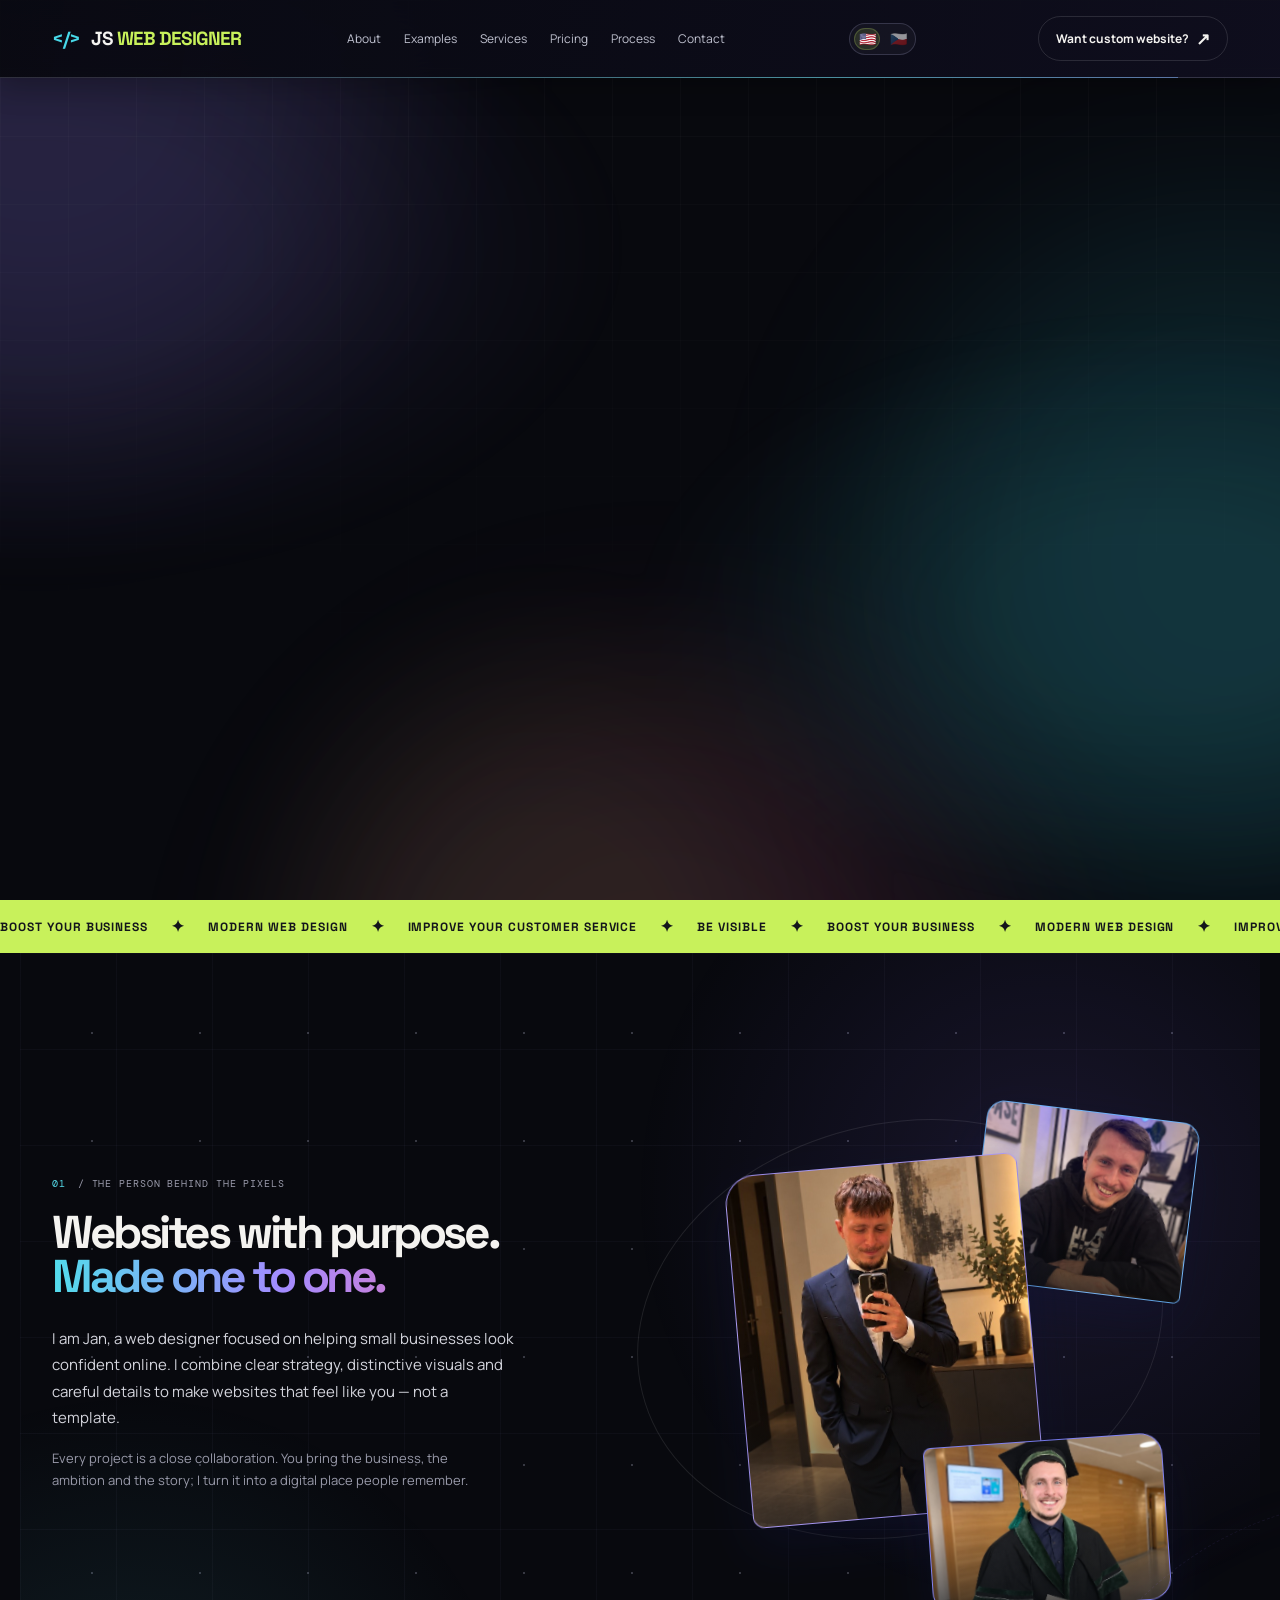
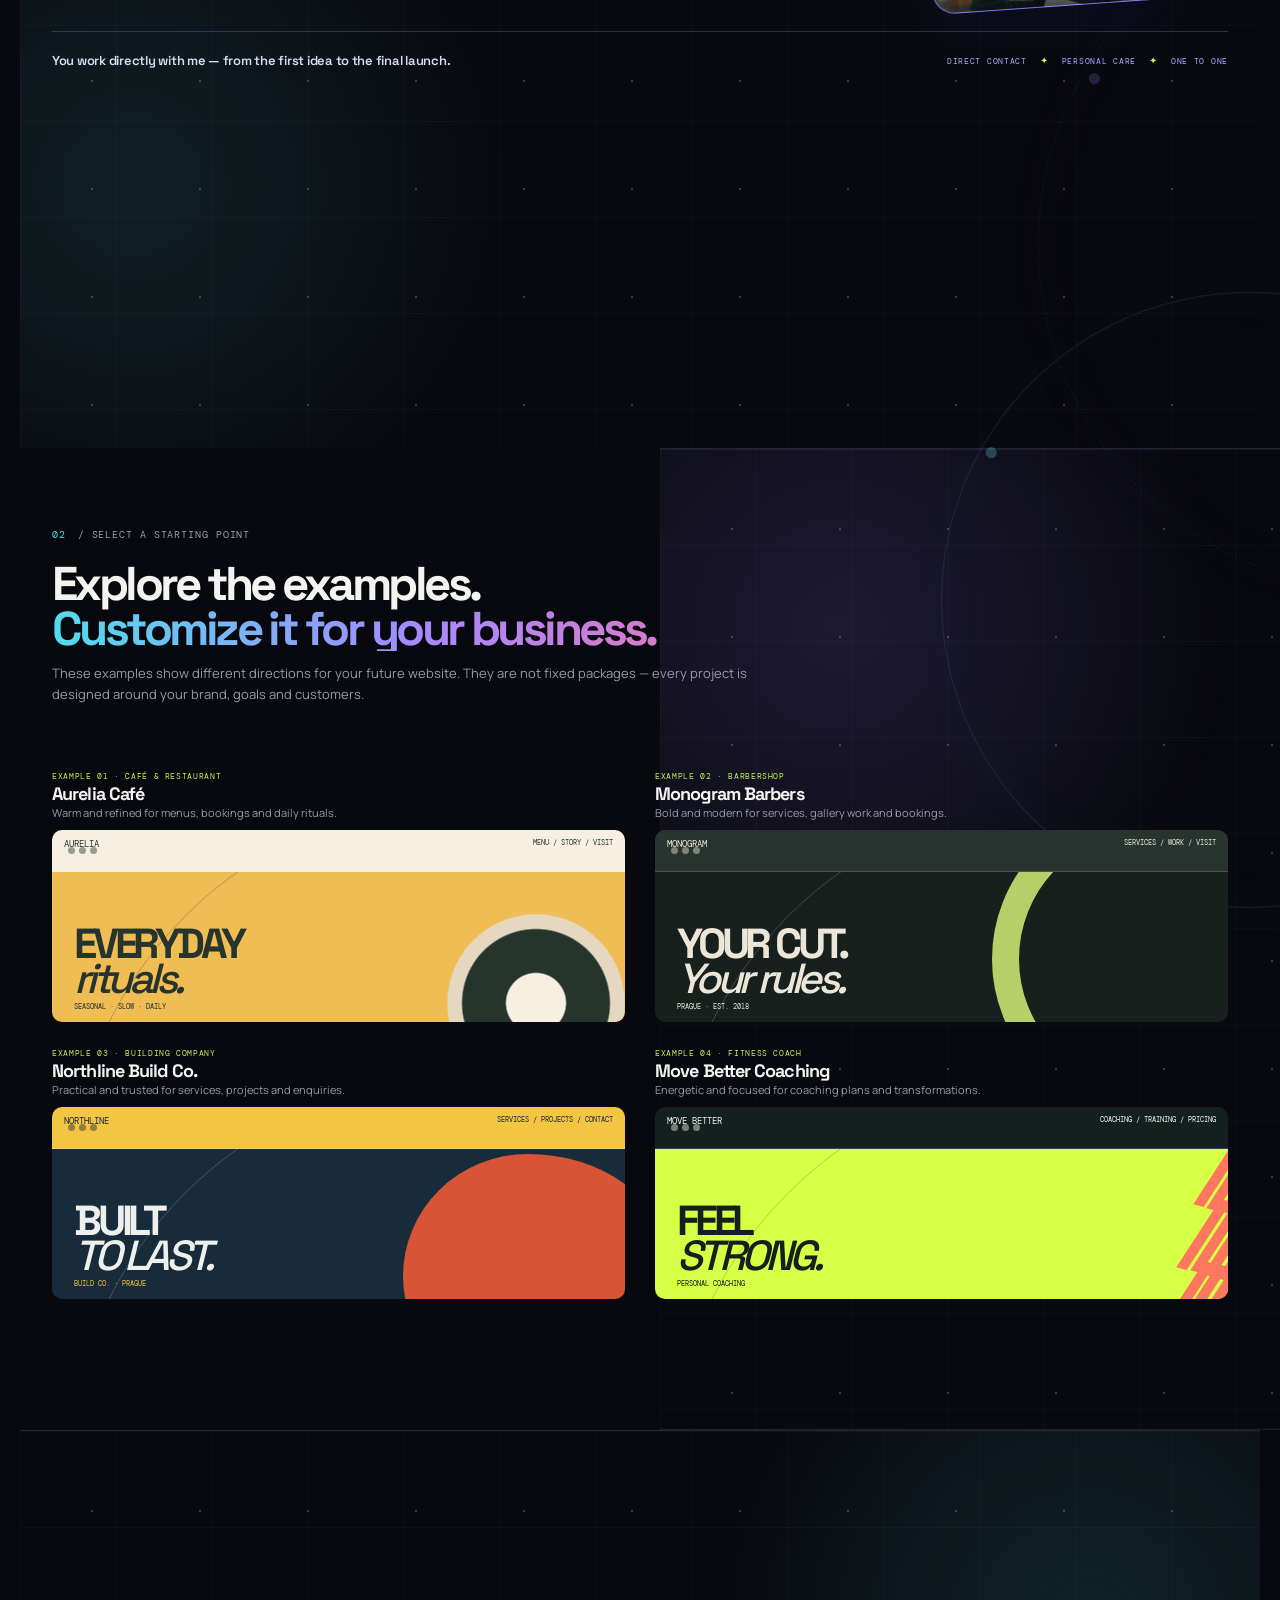
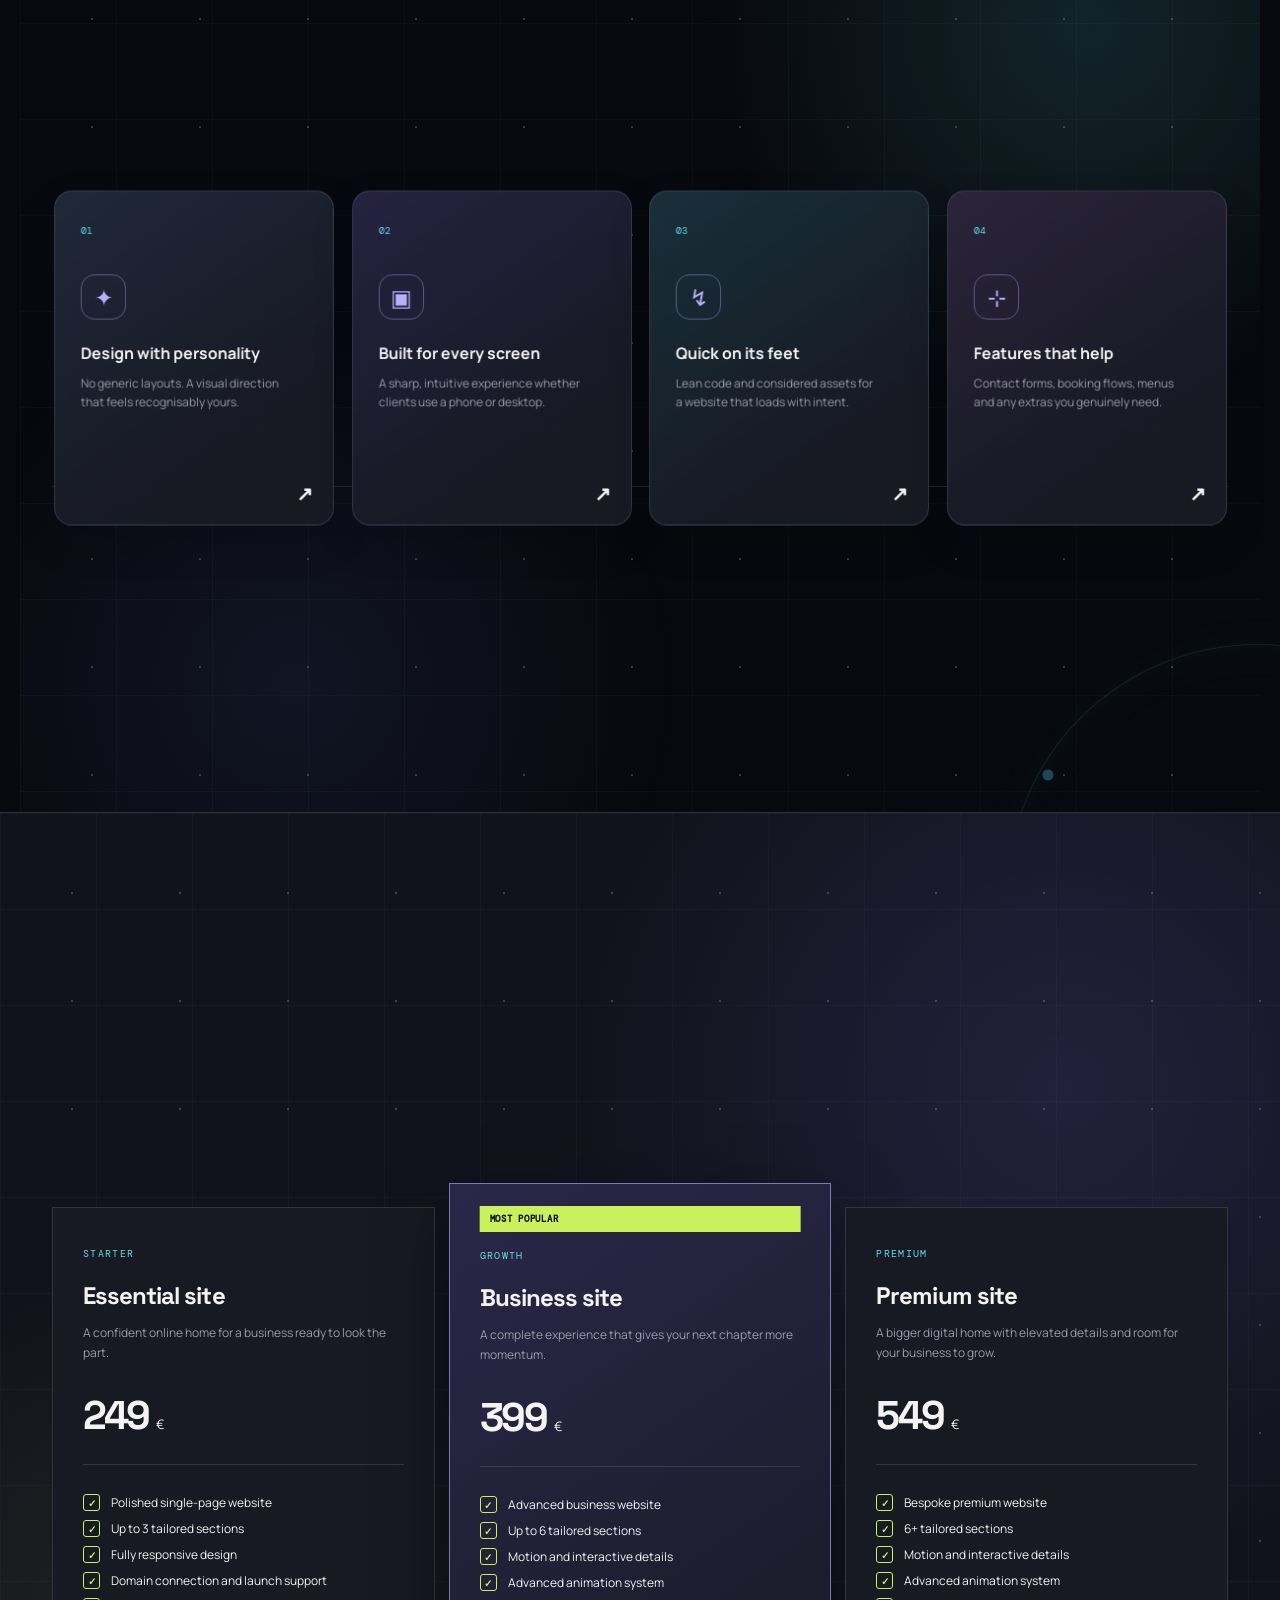
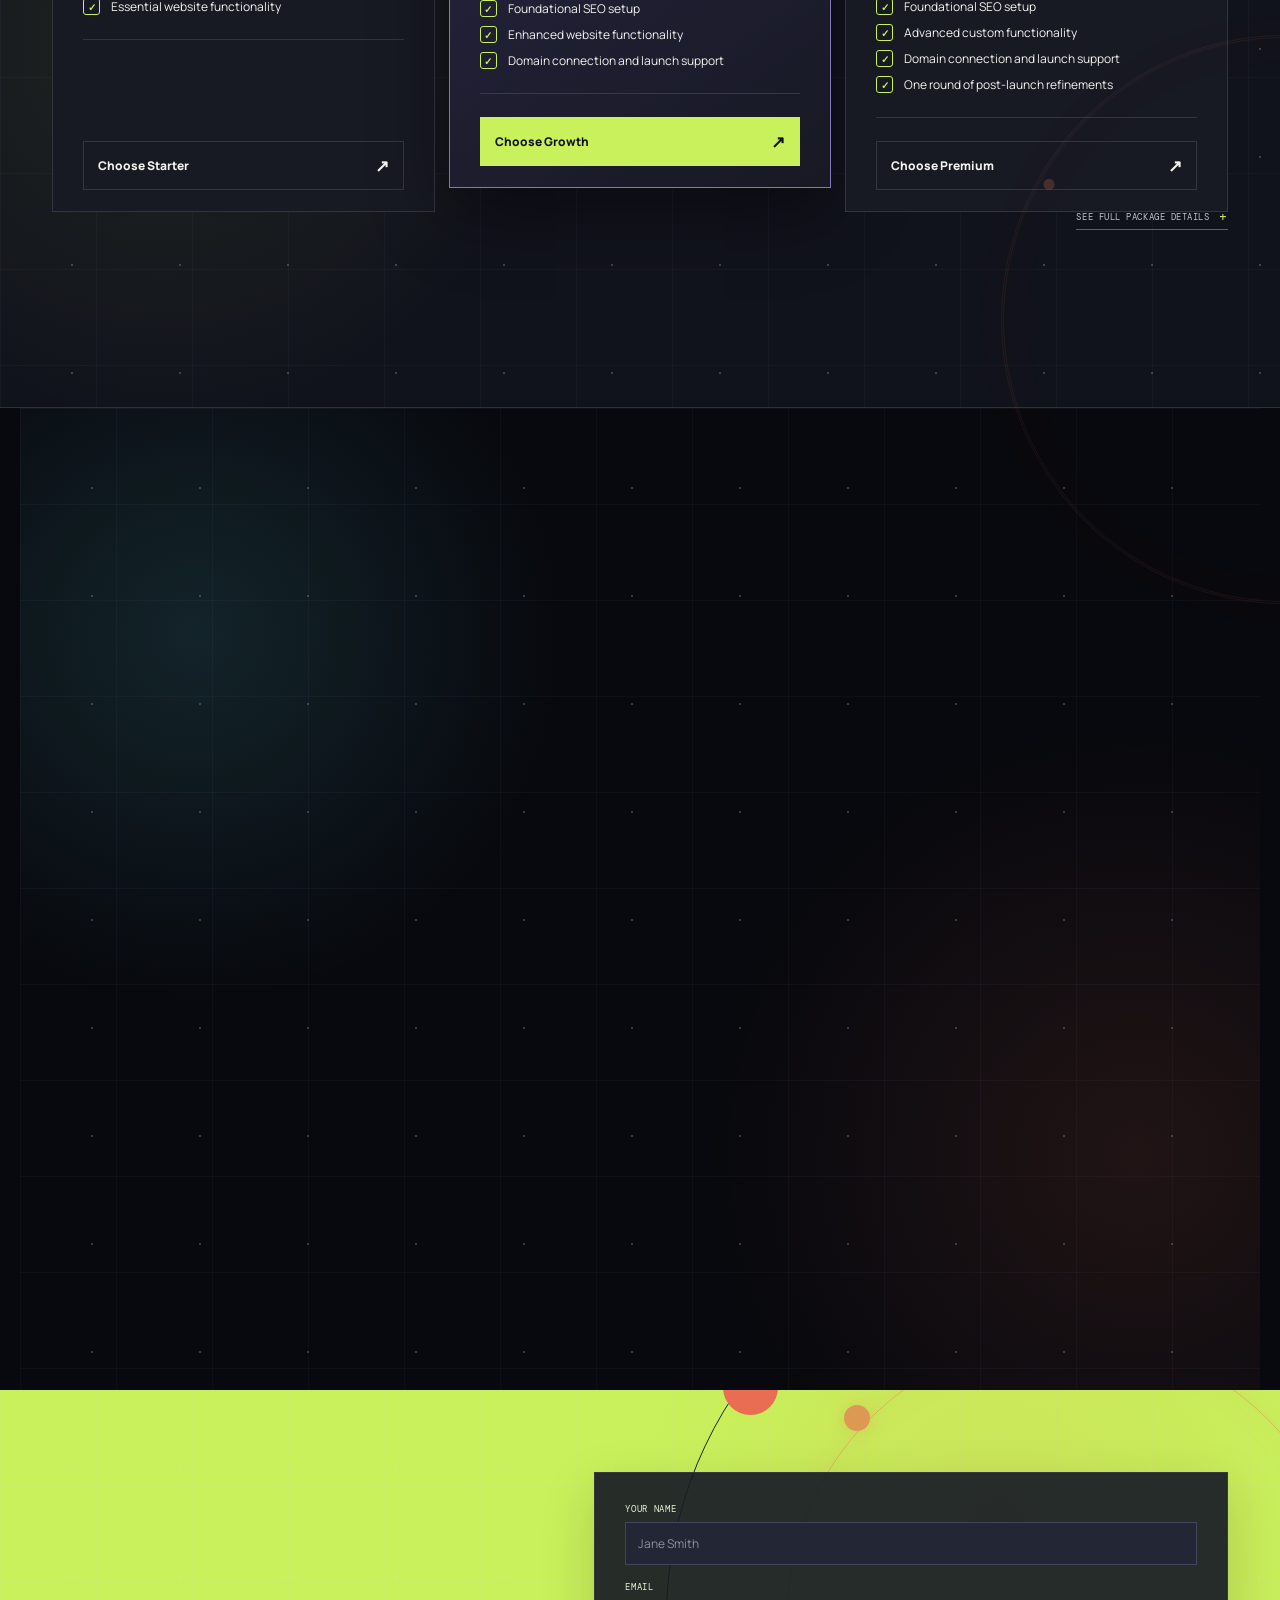
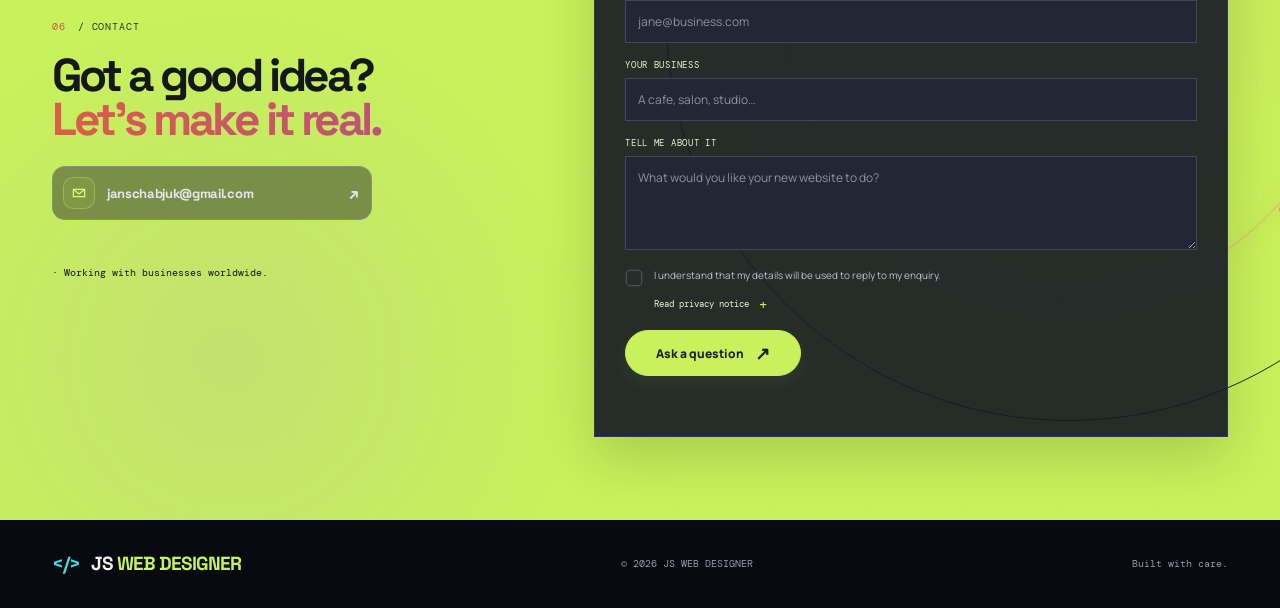
==== index.html @ 2427fa44 "Add files via upload" ====
<!doctype html>
<!-- ============================================================================
FILE: index.html  |  EDITABLE WEBSITE MARKUP
============================================================================ -->
<html lang="en">
  <head>
    <meta charset="UTF-8" />
    <meta name="viewport" content="width=device-width, initial-scale=1.0" />
    <!-- Search engine and social sharing metadata -->
    <meta name="description" content="Custom website design for small businesses. JS Web Designer creates fast, modern, responsive websites built to stand out and turn visitors into enquiries." />
    <meta name="robots" content="index, follow" />
    <meta name="theme-color" content="#08090e" />

    <meta property="og:type" content="website" />
    <meta property="og:title" content="JS Web Designer — Custom Websites for Small Businesses" />
    <meta property="og:description" content="Modern, custom websites designed to help small businesses stand out and win more enquiries." />
    <meta property="og:site_name" content="JS Web Designer" />

    <meta name="twitter:card" content="summary" />
    <meta name="twitter:title" content="JS Web Designer — Custom Websites for Small Businesses" />
    <meta name="twitter:description" content="Modern, custom websites designed to help small businesses stand out and win more enquiries." />

    <title>JS Web Designer — Custom Websites for Small Businesses</title>

    <!-- Structured data helps search engines understand this business -->
    <script type="application/ld+json">
      {
        "@context": "https://schema.org",
        "@type": "ProfessionalService",
        "name": "JS Web Designer",
        "description": "Custom website design and development for small businesses.",
        "email": "janschabjuk@gmail.com",
        "founder": {
          "@type": "Person",
          "name": "Jan"
        },
        "serviceType": [
          "Web design",
          "Website development",
          "Small business website design"
        ]
      }
    </script>
    <link rel="preconnect" href="https://fonts.googleapis.com" />
    <link rel="preconnect" href="https://fonts.gstatic.com" crossorigin />
    <link rel="icon" href="favicon.svg" type="image/svg+xml" />
    <link href="https://fonts.googleapis.com/css2?family=DM+Mono&family=Manrope:wght@400;500;600;700;800&family=Space+Grotesk:wght@500;600;700&display=swap" rel="stylesheet" />
    <link rel="stylesheet" href="style.css" />
    <link rel="stylesheet" href="refinements.css" />
    <link rel="alternate" hreflang="en" href="index.html" />
    <link rel="alternate" hreflang="cs" href="cs.html" />
  </head>
  <body>
    <div class="ambient">
      <i class="orb one">
      </i>
      <i class="orb two">
      </i>
      <i class="orb three">
      </i>
      <div class="grid">
      </div>
    </div>
    <header class="nav">
      <a href="#home" class="brand">
      <b>
      &lt;/&gt;
      </b>
      JS
      <span>
      WEB DESIGNER
      </span>
      </a>
      <nav>
        <a href="#about">About</a>
        <a href="#templates">Examples</a>
        <a href="#services">Services</a>
        <a href="#pricing">Pricing</a>
        <a href="#process">Process</a>
        <a href="#contact">Contact</a>
      </nav>
      <div class="language-switch" aria-label="Choose language">
        <a class="language-option active" href="index.html" lang="en" hreflang="en" aria-label="American English version" aria-current="page">🇺🇸</a>
        <a class="language-option" href="cs.html" lang="cs" hreflang="cs" aria-label="Česká verze">🇨🇿</a>
      </div>
      <a class="nav-cta smooth-cta" href="#contact">
      Want custom website?
      <i>
      ↗
      </i>
      </a>
      <button class="menu" aria-label="Open navigation">
        <span>
        </span>
        <span>
        </span>
      </button>
    </header>
    <main>
      <!-- ============================================================================ -->
      <!-- SECTION: HOME -->
      <!-- ============================================================================ -->
      <section class="hero wrap" id="home">
        <div class="hero-copy reveal">
          <p class="available">
            <i>
            </i>
            Taking on new projects
          </p>
          <h1>
            A modern website
            <em>
            to grow your business.
            </em>
          </h1>
          <p class="lede">
            Modern, responsive websites for any business — designed to improve your customer service and increase your income.
          </p>
          <div class="actions">
            <a class="button primary magnetic" href="#templates">
            Explore examples
            <b>
            ↓
            </b>
            </a>
            <a class="button ghost" href="#contact">
            Start a project
            <b>
            ↗
            </b>
            </a>
          </div>
          <div class="stats">
            <div>
              <strong>
              100%
              </strong>
              <span>
              Responsive
              </span>
            </div>
            <div>
              <strong>
              &lt; 2s
              </strong>
              <span>
              Fast loading
              </span>
            </div>
            <div>
              <strong>
              1:1
              </strong>
              <span>
              Made for you
              </span>
            </div>
            <div class="tech-stack">
              <strong>Coding languages</strong>
              <span>HTML · CSS · JavaScript</span>
            </div>
          </div>
        </div>
        <div class="hero-visual reveal">
          <div class="hero-orbit-detail" aria-hidden="true">
            <i></i>
            <b></b>
          </div>
          <div class="hero-status-pill">
            <i></i>
            Tailored for growth
          </div>
          <div class="hero-index" aria-hidden="true">01 / 06</div>
          <div class="float-card fast">
            ✦ Modern design
          </div>
          <div class="float-card happy code-card" aria-label="Coding languages: HTML, CSS and JavaScript">
            <span><b>&lt;/&gt;</b> HTML</span>
            <span><b>&lt;/&gt;</b> CSS</span>
            <span><b>&lt;/&gt;</b> JavaScript</span>
          </div>
          <div class="browser">
            <div class="browser-top">
              <div>
                <i>
                </i>
                <i>
                </i>
                <i>
                </i>
              </div>
              <span>
              yourbusiness.com
              </span>
              <b>
              ↗
              </b>
            </div>
            <div class="browser-site">
              <header>
                <strong>
                atelier.
                </strong>
                <span>
                menu &nbsp; work &nbsp; story
                </span>
              </header>
              <div class="site-copy">
                <small>
                BRAND / DIGITAL / SPACE
                </small>
                <h2>
                  Build a
                  <br />
                  <em>
                  better
                  </em>
                  tomorrow.
                </h2>
                <a>
                View our work
                <b>
                ↗
                </b>
                </a>
              </div>
              <div class="site-circle">
              </div>
              <div class="site-word">
                CREATIVE
                <br />
                STUDIO
              </div>
            </div>
          </div>
        </div>
      </section>
      <div class="ticker">
        <div class="ticker-track">
          <div class="ticker-group">
            <span>BOOST YOUR BUSINESS</span><b>✦</b><span>MODERN WEB DESIGN</span><b>✦</b><span>IMPROVE YOUR CUSTOMER SERVICE</span><b>✦</b><span>BE VISIBLE</span><b>✦</b>
            <span>BOOST YOUR BUSINESS</span><b>✦</b><span>MODERN WEB DESIGN</span><b>✦</b><span>IMPROVE YOUR CUSTOMER SERVICE</span><b>✦</b><span>BE VISIBLE</span><b>✦</b>
            <span>BOOST YOUR BUSINESS</span><b>✦</b><span>MODERN WEB DESIGN</span><b>✦</b><span>IMPROVE YOUR CUSTOMER SERVICE</span><b>✦</b><span>BE VISIBLE</span><b>✦</b>
            <span>BOOST YOUR BUSINESS</span><b>✦</b><span>MODERN WEB DESIGN</span><b>✦</b><span>IMPROVE YOUR CUSTOMER SERVICE</span><b>✦</b><span>BE VISIBLE</span><b>✦</b>
            <span>BOOST YOUR BUSINESS</span><b>✦</b><span>MODERN WEB DESIGN</span><b>✦</b><span>IMPROVE YOUR CUSTOMER SERVICE</span><b>✦</b><span>BE VISIBLE</span><b>✦</b>
          </div>
          <div class="ticker-group" aria-hidden="true">
            <span>BOOST YOUR BUSINESS</span><b>✦</b><span>MODERN WEB DESIGN</span><b>✦</b><span>IMPROVE YOUR CUSTOMER SERVICE</span><b>✦</b><span>BE VISIBLE</span><b>✦</b>
            <span>BOOST YOUR BUSINESS</span><b>✦</b><span>MODERN WEB DESIGN</span><b>✦</b><span>IMPROVE YOUR CUSTOMER SERVICE</span><b>✦</b><span>BE VISIBLE</span><b>✦</b>
            <span>BOOST YOUR BUSINESS</span><b>✦</b><span>MODERN WEB DESIGN</span><b>✦</b><span>IMPROVE YOUR CUSTOMER SERVICE</span><b>✦</b><span>BE VISIBLE</span><b>✦</b>
            <span>BOOST YOUR BUSINESS</span><b>✦</b><span>MODERN WEB DESIGN</span><b>✦</b><span>IMPROVE YOUR CUSTOMER SERVICE</span><b>✦</b><span>BE VISIBLE</span><b>✦</b>
            <span>BOOST YOUR BUSINESS</span><b>✦</b><span>MODERN WEB DESIGN</span><b>✦</b><span>IMPROVE YOUR CUSTOMER SERVICE</span><b>✦</b><span>BE VISIBLE</span><b>✦</b>
          </div>
        </div>
      </div>      <!-- ============================================================================ -->
      <!-- SECTION: ABOUT -->
      <!-- ============================================================================ -->
      <section class="wrap section about-section" id="about">
        <div class="about-layout">
          <div class="about-copy reveal">
            <p class="label">
              <b>01</b>
              / THE PERSON BEHIND THE PIXELS
            </p>
            <!-- Edit this title and text to tell visitors about yourself. -->
            <h2>
              Websites with purpose.
              <br />
              <em>Made one to one.</em>
            </h2>
            <p class="about-lede">
              I am Jan, a web designer focused on helping small businesses look confident online. I combine clear strategy, distinctive visuals and careful details to make websites that feel like you — not a template.
            </p>
            <p class="about-detail">
              Every project is a close collaboration. You bring the business, the ambition and the story; I turn it into a digital place people remember.
            </p>
          </div>
          <div class="about-photos reveal" aria-label="Photo placeholders for your personal images">
            <!-- Put your photos into images/photo1.jpg, images/photo2.jpg and images/photo3.jpg. They will appear here automatically. -->
            <div class="about-photo about-photo-main" style="--photo: url('images/photo1.jpg');">
            </div>
            <div class="about-photo about-photo-top" style="--photo: url('images/photo2.jpg');">
            </div>
            <div class="about-photo about-photo-bottom" style="--photo: url('images/photo3.jpg');">
            </div>
          </div>
        </div>
          <div class="about-approach reveal">
            <p>You work directly with me — from the first idea to the final launch.</p>
            <div class="about-approach-items" aria-label="Design principles">
              <span>DIRECT CONTACT</span>
              <i aria-hidden="true">✦</i>
              <span>PERSONAL CARE</span>
              <i aria-hidden="true">✦</i>
              <span>ONE TO ONE</span>
            </div>
          </div>
      </section>
      <!-- ============================================================================ -->
      <!-- SECTION: TEMPLATES -->
      <!-- ============================================================================ -->
      <section class="wrap section" id="templates">
        <div class="heading reveal">
          <p class="label">
            <b>
            02
            </b>
            / SELECT A STARTING POINT
          </p>
          <h2>
            Explore the examples.
            <br />
            <em>
            Customize it for your business.
            </em>
          </h2>
          <p>
            These examples show different directions for your future website. They are not fixed packages — every project is designed around your brand, goals and customers.
          </p>
        </div>
        <div class="template-intro reveal">
          <span>Four starting points</span>
          <p>Choose the feel that fits your business. We will customise the layout, colours, text, images and features so the final website feels unmistakably yours.</p>
        </div>
        <div class="template-grid">
          <a href="templates/cafe/index.html" class="template cafe reveal" data-preview="Café &amp; restaurant" target="_blank">
          <div class="template-card-heading">
            <span>Example 01 · Café &amp; restaurant</span>
            <h3>Aurelia Café</h3>
            <p>Warm and refined for menus, bookings and daily rituals.</p>
          </div>
          <div class="template-top">
            <span>
            AURELIA
            </span>
            <small>
            MENU / STORY / VISIT
            </small>
          </div>
          <div class="template-content">
            <p>
              EVERYDAY
              <br />
              <i>
              rituals.
              </i>
            </p>
            <span>
            SEASONAL · SLOW · DAILY
            </span>
            <div class="coffee">
            </div>
          </div>
          </a>
          <a href="templates/barber/index.html" class="template barber reveal" data-preview="Modern barbershop" target="_blank">
          <div class="template-card-heading">
            <span>Example 02 · Barbershop</span>
            <h3>Monogram Barbers</h3>
            <p>Bold and modern for services, gallery work and bookings.</p>
          </div>
          <div class="template-top">
            <span>
            MONOGRAM
            </span>
            <small>
            SERVICES / WORK / VISIT
            </small>
          </div>
          <div class="template-content">
            <p>
              YOUR CUT.
              <br />
              <i>
              Your rules.
              </i>
            </p>
            <span>
            PRAGUE · EST. 2018
            </span>
            <div class="barber-ring">
            </div>
          </div>
          </a>
          <a href="templates/studio/index.html" class="template studio reveal" data-preview="Building company" target="_blank">
          <div class="template-card-heading">
            <span>Example 03 · Building company</span>
            <h3>Northline Build Co.</h3>
            <p>Practical and trusted for services, projects and enquiries.</p>
          </div>
          <div class="template-top">
            <span>
            NORTHLINE
            </span>
            <small>
            SERVICES / PROJECTS / CONTACT
            </small>
          </div>
          <div class="template-content">
            <p>
              BUILT
              <br />
              <i>
              TO LAST.
              </i>
            </p>
            <span>
            BUILD CO. · PRAGUE
            </span>
            <div class="studio-ball">
            </div>
          </div>
          </a>
          <a href="templates/fitness/index.html" class="template fitness reveal" data-preview="Fitness coaching" target="_blank">
          <div class="template-card-heading">
            <span>Example 04 · Fitness coach</span>
            <h3>Move Better Coaching</h3>
            <p>Energetic and focused for coaching plans and transformations.</p>
          </div>
          <div class="template-top">
            <span>
            MOVE BETTER
            </span>
            <small>
            COACHING / TRAINING / PRICING
            </small>
          </div>
          <div class="template-content">
            <p>
              FEEL
              <br />
              <i>
              STRONG.
              </i>
            </p>
            <span>
            PERSONAL COACHING
            </span>
            <div class="fitness-lines">
              ////
              <br />
              ////
              <br />
              ////
            </div>
          </div>
          </a>
        </div>
      </section>
      <!-- ============================================================================ -->
      <!-- SECTION: SERVICES -->
      <!-- ============================================================================ -->
      <section class="wrap section service-section" id="services">
        <div class="heading reveal">
          <p class="label">
            <b>
            03
            </b>
            / WHAT I DO
          </p>
          <h2>
            The useful stuff,
            <br />
            <em>
            made beautiful.
            </em>
          </h2>
        </div>
        <div class="services">
          <article class="reveal">
            <span>
            01
            </span>
            <i>
            ✦
            </i>
            <h3>
              Design with personality
            </h3>
            <p>
              No generic layouts. A visual direction that feels recognisably yours.
            </p>
            <b>
            ↗
            </b>
          </article>
          <article class="reveal">
            <span>
            02
            </span>
            <i>
            ▣
            </i>
            <h3>
              Built for every screen
            </h3>
            <p>
              A sharp, intuitive experience whether clients use a phone or desktop.
            </p>
            <b>
            ↗
            </b>
          </article>
          <article class="reveal">
            <span>
            03
            </span>
            <i>
            ↯
            </i>
            <h3>
              Quick on its feet
            </h3>
            <p>
              Lean code and considered assets for a website that loads with intent.
            </p>
            <b>
            ↗
            </b>
          </article>
          <article class="reveal">
            <span>
            04
            </span>
            <i>
            ⊹
            </i>
            <h3>
              Features that help
            </h3>
            <p>
              Contact forms, booking flows, menus and any extras you genuinely need.
            </p>
            <b>
            ↗
            </b>
          </article>
        </div>
      </section>
      <!-- ============================================================================ -->
      <!-- SECTION: PRICING -->
      <!-- ============================================================================ -->
      <section class="pricing section" id="pricing">
        <div class="wrap">
          <div class="heading centered reveal">
            <p class="label">
              <b>
              04
              </b>
              / SIMPLE PRICING
            </p>
            <h2>
              Clarity from the
              <br />
              <em>
              very beginning.
              </em>
            </h2>
            <p>
              Choose the level that matches where you are right now. Every package is tailored around your business.
            </p>
          </div>
          <div class="pricing-grid">
            <article class="price-card animated-card reveal">
              <span class="card-glow">
              </span>
              <p class="plan">
                STARTER
              </p>
              <h3>
                Essential site
              </h3>
              <p class="plan-copy">
                A confident online home for a business ready to look the part.
              </p>
              <p class="cost">
                249
                <small>
                €
                </small>
              </p>
              <ul>
                <li>
                  Polished single-page website
                </li>
                <li>
                  Up to 3 tailored sections
                </li>
                <li>
                  Fully responsive design
                </li>
                <li>
                  Domain connection and launch support
                </li>
                <li>
                  Essential website functionality
                </li>
              </ul>
              <a href="#contact" class="price-button">
              Choose Starter
              <b>
              ↗
              </b>
              </a>
            </article>
            <article class="price-card featured reveal">
              <div class="most">
                MOST POPULAR
              </div>
              <p class="plan">
                GROWTH
              </p>
              <h3>
                Business site
              </h3>
              <p class="plan-copy">
                A complete experience that gives your next chapter more momentum.
              </p>
              <p class="cost">
                399
                <small>
                €
                </small>
              </p>
              <ul>
                <li>
                  Advanced business website
                </li>
                <li>
                  Up to 6 tailored sections
                </li>
                <li>
                  Motion and interactive details
                </li>
                <li>
                  Advanced animation system
                </li>
                <li>
                  Foundational SEO setup
                </li>
                <li>
                  Enhanced website functionality
                </li>
                <li>
                  Domain connection and launch support
                </li>
              </ul>
              <a href="#contact" class="price-button">
              Choose Growth
              <b>
              ↗
              </b>
              </a>
            </article>
            <article class="price-card animated-card reveal">
              <span class="card-glow">
              </span>
              <p class="plan">
                PREMIUM
              </p>
              <h3>
                Premium site
              </h3>
              <p class="plan-copy">
                A bigger digital home with elevated details and room for your business to grow.
              </p>
              <p class="cost">
                549
                <small>
                €
                </small>
              </p>
              <ul>
                <li>
                  Bespoke premium website
                </li>
                <li>
                  6+ tailored sections
                </li>
                <li>
                  Motion and interactive details
                </li>
                <li>
                  Advanced animation system
                </li>
                <li>
                  Foundational SEO setup
                </li>
                <li>
                  Advanced custom functionality
                </li>
                <li>
                  Domain connection and launch support
                </li>
                <li>
                  One round of post-launch refinements
                </li>
              </ul>
              <a href="#contact" class="price-button">
              Choose Premium
              <b>
              ↗
              </b>
              </a>
            </article>
          </div>
        
          <details class="pricing-explorer">
            <summary>
              See full package details
              <span aria-hidden="true">+</span>
            </summary>
            <div class="pricing-explorer-panel">
              <article>
                <div class="pricing-menu-copy">
                  <span>STARTER</span>
                  <h3>Essential site</h3>
                  <p>One focused page, responsive design, contact form and essential SEO setup.</p>
                </div>
                <strong>€249</strong>
              </article>
              <article>
                <div class="pricing-menu-copy">
                  <span>GROWTH</span>
                  <h3>Business site</h3>
                  <p>Up to five pages, custom visuals, motion, analytics and two weeks of support.</p>
                </div>
                <strong>€399</strong>
              </article>
              <article>
                <div class="pricing-menu-copy">
                  <span>PREMIUM</span>
                  <h3>Premium site</h3>
                  <p>Up to eight pages, advanced interactions, custom features and one month of support.</p>
                </div>
                <strong>€549</strong>
              </article>              <article class="website-updates">
                <div class="pricing-menu-copy">
                  <span>AFTER LAUNCH</span>
                  <h3>Website updates</h3>
                  <p>Need new photos, updated business information or changed opening hours? Your website can stay current whenever you need it.</p>
                </div>
                <strong class="pricing-note">On request</strong>
              </article>
            </div>
          </details>
        </div>
                </section>
      <!-- ============================================================================ -->
      <!-- SECTION: PROCESS -->
      <!-- ============================================================================ -->
      <section class="wrap process section" id="process">
        <div class="process-art reveal">
          <div class="process-orbit">
          </div>
          <p>
            THINK
            <br />
            FEEL
            <br />
            <i>MAKE</i>
          </p>
        </div>
        <div class="process-copy reveal">
          <p class="label">
            <b>
            05
            </b>
            / THE PROCESS
          </p>
          <h2>
            Clear steps.
            <br />
            <em>
            Zero guesswork.
            </em>
          </h2>
          <ol>
            <li>
              <span>
              01
              </span>
              <div>
                <h3>
                  We talk it through
                </h3>
                <p>
                  We discuss what you need, what you expect from your website and the features that will help your business. Once we agree on the scope and price, we move forward.
                </p>
              </div>
            </li>
            <li>
              <span>
              02
              </span>
              <div>
                <h3>
                  I build your website
                </h3>
                <p>
                  I create the website and present it to you. You can share what you love and request small changes until the final result feels right for your business.
                </p>
              </div>
            </li>
            <li>
              <span>
              03
              </span>
              <div>
                <h3>
                  We set it up together
                </h3>
                <p>
                  I help you connect a domain that you own and set up the services your website needs, such as a booking calendar, contact form or professional email.
                </p>
              </div>
            </li>
          </ol>
        </div>
      </section>
      <!-- ============================================================================ -->
      <!-- SECTION: CONTACT -->
      <!-- ============================================================================ -->
      <section class="contact" id="contact">
  <div class="contact-globe" aria-hidden="true">
    <span class="contact-globe-core">
      <span class="contact-globe-core-orbit"></span>
    </span>
  </div>
        <div class="wrap contact-inner contact-layout reveal">
          <div class="contact-copy">
            <p class="label">
              <b>
              06
              </b>
              / CONTACT
            </p>
            <h2 class="contact-title">
              Got a good idea?
              <br />
              <em>
              Let's make it real.
              </em>
            </h2>
            <div class="contact-methods">
              <a class="contact-email contact-method" href="mailto:janschabjuk@gmail.com">
                <span class="contact-method-icon" aria-hidden="true">
                  <svg viewBox="0 0 24 24" fill="none" stroke="currentColor" stroke-width="1.8">
                    <path d="M3.5 6.5h17v11h-17z" />
                    <path d="m4.5 7.5 7.5 5.8 7.5-5.8" />
                  </svg>
                </span>
                <span>janschabjuk@gmail.com</span>
                <b>↗</b>
              </a>
            </div>
            <p class="contact-note">
              · Working with businesses worldwide.
            </p>
          </div>
          <form class="contact-form" id="contactForm" novalidate>
            <input type="checkbox" name="botcheck" class="form-honeypot" tabindex="-1" autocomplete="off" aria-hidden="true" />
            <label>
            Your name
            <input id="name" name="name" placeholder="Jane Smith" required />
            </label>
            <label>
            Email
            <input id="email" name="email" type="email" placeholder="jane@business.com" required />
            </label>
            <label>
            Your business
            <input id="business" name="business" placeholder="A cafe, salon, studio…" required />
            </label>
            <label>
            Tell me about it
            <textarea id="message" name="message" rows="4" placeholder="What would you like your new website to do?" required></textarea>
            </label>
            <label class="privacy-check">
            <input type="checkbox" name="privacy_notice" value="accepted" required />
            <span class="privacy-checkmark" aria-hidden="true">✓</span>
            <span>I understand that my details will be used to reply to my enquiry.</span>
            </label>
            <details class="privacy-details">
              <summary>Read privacy notice <span aria-hidden="true">+</span>
              </summary>
              <div class="privacy-panel">
                <p><strong>What I collect:</strong> your name, email address, business details and the message you choose to send.</p>
                <p><strong>Why:</strong> only to respond to your enquiry and discuss a possible website project. Your details are not used for marketing without a separate opt-in.</p>
                <p><strong>How it is delivered:</strong> submissions are sent through Web3Forms. I keep enquiries only as long as needed to respond and manage the conversation.</p>
                <p><strong>Your choices:</strong> you can ask to access, correct or delete your details at any time by emailing <a href="mailto:janschabjuk@gmail.com">janschabjuk@gmail.com</a>.</p>
              </div>
            </details>
            <button class="send-button soft-send" type="submit">
              Ask a question
              <b>
              ↗
              </b>
            </button>
            <p class="form-status" id="formStatus" aria-live="polite">
            </p>
          </form>
        </div>
      </section>
    </main>
    <footer class="footer wrap">
      <a href="#home" class="brand">
      <b>
      &lt;/&gt;
      </b>
      JS
      <span>
      WEB DESIGNER
      </span>
      </a>
      <span>
      © 2026 JS WEB DESIGNER
      </span>
      <span>
      Built with care.
      </span>
    </footer>
    <script src="script.js">
    </script>
  </body>
</html>
---- style.css ----
/* ============================================================================
   FILE: style.css  |  WEBSITE STYLES
   ============================================================================ */
:root {
  --bg:#08090e;
  --ink:#f4f3f0;
  --muted:#999aaa;
  --line:rgba(255,255,255,.12);
  --lime:#c8f15b;
  --violet:#9b87ff;
  --peach:#ff8d6c
}

* {
  box-sizing:border-box
}

html {
  scroll-behavior:smooth
}

body {
  margin:0;
  background:var(--bg);
  color:var(--ink);
  font-family:Manrope,Arial,sans-serif;
  overflow-x:hidden
}

.ambient {
  position:fixed;
  inset:0;
  z-index:-1;
  overflow:hidden
}

.grid {
  position:absolute;
  inset:0;
  background-image:linear-gradient(rgba(255,255,255,.027) 1px,transparent 1px),linear-gradient(90deg,rgba(255,255,255,.027) 1px,transparent 1px);
  background-size:68px 68px;
  mask-image:linear-gradient(#000,transparent 78%)
}

.orb {
  position:absolute;
  width:52vw;
  aspect-ratio:1;
  border-radius:50%;
  filter:blur(110px);
  opacity:.13;
  animation:orb 13s ease-in-out infinite alternate
}

.one {
  background:var(--violet);
  left:-23vw;
  top:-20vw
}

.two {
  background:#31d6e9;
  right:-22vw;
  top:25%;
  animation-delay:-5s
}

.three {
  background:#e35a93;
  bottom:-35vw;
  left:25%;
  animation-delay:-9s
}

@keyframes orb {
  to {
    transform:translate(100px,60px) scale(1.17)
  }

}

a {
  color:inherit;
  text-decoration:none
}

.wrap {
  max-width:1240px;
  margin:auto;
  padding-left:32px;
  padding-right:32px
}

.nav {
  height:78px;
  padding:0 max(32px,calc((100vw - 1176px)/2));
  display:flex;
  align-items:center;
  justify-content:space-between;
  position:fixed;
  inset:0 0 auto;
  z-index:10;
  background:rgba(8,9,14,.65);
  backdrop-filter:blur(16px);
  border-bottom:1px solid transparent;
  transition:.3s
}

.nav.scrolled {
  border-color:var(--line)
}

.brand {
  font:700 19px Space Grotesk,sans-serif;
  letter-spacing:-1px
}

.brand>b {
  color:#48d9e9;
  margin-right:7px
}

.brand span {
  color:var(--lime)
}

.nav nav {
  display:flex;
  gap:31px
}

.nav nav a {
  font-size:12px;
  color:var(--muted);
  transition:.25s
}

.nav nav a:hover {
  color:white
}

.nav-cta {
  font-size:12px;
  font-weight:700;
  padding:10px 17px;
  border:1px solid var(--line);
  border-radius:30px
}

.nav-cta i {
  font-size:17px;
  font-style:normal;
  margin-left:7px
}

.menu {
  display:none
}

.hero {
  min-height:100vh;
  padding-top:155px;
  padding-bottom:80px;
  display:grid;
  grid-template-columns:1.06fr .94fr;
  gap:7vw;
  align-items:center
}

.available {
  display:inline-flex;
  gap:9px;
  align-items:center;
  border:1px solid var(--line);
  padding:8px 12px;
  border-radius:30px;
  font:10px DM Mono,monospace;
  color:var(--muted);
  margin:0 0 23px
}

.available i {
  width:7px;
  height:7px;
  border-radius:50%;
  background:var(--lime);
  box-shadow:0 0 12px var(--lime);
  animation:pulse 2s infinite
}

@keyframes pulse {
  50% {
    opacity:.35
  }

}

h1,h2 {
  font-family:Space Grotesk,sans-serif;
  letter-spacing:-.075em;
  line-height:.96;
  margin:0
}

h1 {
  font-size:clamp(49px,6.5vw,90px);
  max-width:690px
}

h1 em,h2 em {
  display:block;
  font-style:normal;
  background:linear-gradient(90deg,#52dcec,#a38bff,#ef74b3);
  background-clip:text;
  -webkit-background-clip:text;
  color:transparent
}

.lede {
  max-width:500px;
  margin:26px 0 0;
  font-size:15px;
  line-height:1.75;
  color:var(--muted)
}

.actions {
  display:flex;
  gap:12px;
  margin-top:34px
}

.button {
  font-size:12px;
  font-weight:800;
  padding:14px 18px;
  border-radius:30px;
  display:inline-flex;
  gap:18px;
  align-items:center;
  transition:.25s
}

.button b,.price-button b {
  font-size:17px
}

.primary {
  color:#08090e;
  background:var(--ink)
}

.primary:hover {
  transform:translateY(-4px);
  box-shadow:0 14px 32px rgba(160,135,255,.22)
}

.ghost {
  border:1px solid var(--line)
}

.ghost:hover {
  background:rgba(255,255,255,.07)
}

.stats {
  display:flex;
  gap:39px;
  margin-top:53px
}

.stats div {
  display:grid;
  gap:5px
}

.stats strong {
  font:700 18px Space Grotesk,sans-serif
}

.stats span {
  font:10px DM Mono,monospace;
  color:var(--muted)
}

.hero-visual {
  height:510px;
  display:grid;
  place-items:center;
  position:relative;
  perspective:1100px
}

.browser {
  width:min(100%,530px);
  background:#11121b;
  border:1px solid rgba(255,255,255,.14);
  border-radius:16px;
  overflow:hidden;
  box-shadow:0 40px 90px #0008;
  transform:rotateY(-7deg) rotateX(4deg);
  transition:transform .2s
}

.browser-top {
  height:39px;
  background:#1b1c28;
  display:flex;
  align-items:center;
  justify-content:space-between;
  padding:0 13px;
  color:#888a9c;
  font:9px DM Mono,monospace
}

.browser-top div {
  display:flex;
  gap:5px
}

.browser-top i {
  width:7px;
  height:7px;
  border-radius:50%;
  background:#fb8b78
}

.browser-top i:nth-child(2) {
  background:#eed269
}

.browser-top i:nth-child(3) {
  background:#77cf86
}

.browser-top span {
  background:#272938;
  padding:5px 52px;
  border-radius:5px
}

.browser-site {
  height:345px;
  overflow:hidden;
  background:#e8ebd4;
  color:#1c2d32;
  position:relative;
  padding:20px 25px
}

.browser-site header {
  font:9px DM Mono,monospace;
  display:flex;
  justify-content:space-between;
  position:relative;
  z-index:2
}

.browser-site header strong {
  font:700 14px Space Grotesk,sans-serif
}

.site-copy {
  position:absolute;
  left:25px;
  bottom:32px;
  z-index:2
}

.site-copy small {
  font:8px DM Mono,monospace
}

.site-copy h2 {
  font-size:clamp(37px,4vw,58px);
  margin:9px 0 14px
}

.site-copy h2 em {
  color:#d95e49;
  display:inline
}

.site-copy a {
  font:9px DM Mono,monospace;
  border-bottom:1px solid;
  padding-bottom:3px
}

.site-copy b {
  font-size:15px
}

.site-circle {
  position:absolute;
  width:60%;
  aspect-ratio:1;
  border-radius:50%;
  background:#d35e4b;
  right:-7%;
  top:13%;
  animation:float 7s ease-in-out infinite
}

.site-word {
  position:absolute;
  right:10%;
  top:36%;
  font:700 clamp(26px,3vw,42px)/.85 Space Grotesk,sans-serif;
  letter-spacing:-.08em;
  text-align:right;
  color:#fcf1d5;
  mix-blend-mode:screen
}

.float-card {
  position:absolute;
  z-index:2;
  border:1px solid rgba(255,255,255,.16);
  box-shadow:0 15px 30px #0004;
  backdrop-filter:blur(15px);
  border-radius:10px;
  padding:10px 12px;
  font:10px DM Mono,monospace;
  animation:float 5s ease-in-out infinite
}

.fast {
  background:#252144;
  left:-4%;
  top:13%;
  color:#d9d5ff
}

.happy {
  background:#24382c;
  right:-4%;
  bottom:13%;
  color:#d7f8a3;
  animation-delay:-2s
}

@keyframes float {
  50% {
    transform:translateY(-16px)
  }

}

.ticker {
  overflow:hidden;
  background:var(--lime);
  color:#13151b;
  white-space:nowrap;
  padding:16px 0;
  font:700 12px Space Grotesk,sans-serif;
  letter-spacing:.08em
}

.ticker div {
  animation:ticker 22s linear infinite;
  width:max-content
}

.ticker b {
  margin:0 23px;
  font-size:16px
}

@keyframes ticker {
  to {
    transform:translateX(-50%)
  }

}

.section {
  padding-top:135px;
  padding-bottom:135px
}

.heading {
  max-width:720px;
  margin-bottom:65px
}

.label {
  font:10px DM Mono,monospace;
  letter-spacing:.09em;
  color:var(--muted);
  margin:0 0 20px
}

.label b {
  color:#55dbe9;
  font-weight:400;
  margin-right:5px
}

.heading h2,.process h2,.contact h2 {
  font-size:clamp(43px,5.5vw,74px)
}

.heading>p:last-child {
  font-size:14px;
  color:var(--muted);
  line-height:1.75;
  margin:25px 0 0;
  max-width:520px
}

.template-grid {
  display:grid;
  grid-template-columns:repeat(2,1fr);
  gap:55px 28px
}

.template {
  position:relative;
  overflow:hidden;
  display:block;
  transition:transform .2s
}

.template:after {
  content:"";
  position:absolute;
  inset:0 0 58px;
  border:1px solid transparent;
  transition:.25s;
  pointer-events:none
}

.template:hover:after {
  border-color:#fff8
}

.template-content {
  height:335px;
  position:relative;
  padding:20px;
  overflow:hidden
}

.template-top {
  height:37px;
  padding:11px 15px;
  display:flex;
  justify-content:space-between;
  font:9px DM Mono,monospace
}

.template-top small {
  font-size:7px
}

.template-content p {
  font:700 clamp(42px,5vw,68px)/.83 Space Grotesk,sans-serif;
  letter-spacing:-.1em;
  position:absolute;
  z-index:1;
  bottom:35px;
  margin:0
}

.template-content p i {
  font-weight:500
}

.template-content>span {
  font:8px DM Mono,monospace;
  position:absolute;
  bottom:16px
}

.template footer {
  border-top:1px solid var(--line);
  padding:13px 0;
  display:flex;
  justify-content:space-between;
  align-items:end
}

.template footer span {
  font:9px DM Mono,monospace;
  text-transform:uppercase;
  color:var(--muted)
}

.template footer strong {
  font-size:14px
}

.template-hover {
  position:absolute;
  display:grid;
  place-items:center;
  inset:0 0 58px;
  background:#0b0c12df;
  opacity:0;
  transition:.3s;
  z-index:4;
  font:700 13px Space Grotesk,sans-serif
}

.template:hover .template-hover {
  opacity:1
}

.template-hover b {
  font-size:19px;
  margin-left:8px
}

.cafe {
  background:#dd9a66;
  color:#39291e
}

.cafe .template-top {
  background:#f0d9b4
}

.cafe .template-content {
  background:#dd9a66
}

.coffee {
  width:230px;
  height:230px;
  border-radius:50%;
  background:radial-gradient(circle,#ecdab5 0 18%,#332016 19% 45%,#f0d1a7 46% 54%,transparent 55%);
  position:absolute;
  right:-26px;
  top:16px
}

.barber {
  background:#283c40;
  color:#f1e3cf
}

.barber .template-top {
  background:#151c20
}

.barber .template-content {
  background:#283c40
}

.barber-ring {
  width:310px;
  height:310px;
  border:27px solid #d1e36d;
  border-radius:50%;
  position:absolute;
  right:-74px;
  top:-68px
}

.studio {
  background:#b6a8ee;
  color:#1c1745
}

.studio .template-top {
  background:#f0e5c3
}

.studio .template-content {
  background:#b6a8ee
}

.studio-ball {
  width:260px;
  height:260px;
  border-radius:48% 52% 36% 64%/47% 38% 62% 53%;
  position:absolute;
  right:-38px;
  top:5px;
  background:#ee6d94;
  animation:morph 7s ease-in-out infinite
}

@keyframes morph {
  50% {
    border-radius:61% 39% 59% 41%/37% 59% 41% 63%;
    transform:rotate(25deg)
  }

}

.fitness {
  background:#d7ff4d;
  color:#1a242a
}

.fitness .template-top {
  background:#203137;
  color:#f2f4e7
}

.fitness .template-content {
  background:#d7ff4d
}

.fitness-lines {
  position:absolute;
  right:-3%;
  top:-11%;
  font:bold 86px/.75 Space Grotesk,sans-serif;
  letter-spacing:-19px;
  color:#f28461;
  rotate:15deg
}

.service-section {
  border-top:1px solid var(--line)
}

.services {
  display:grid;
  grid-template-columns:repeat(4,1fr);
  border-top:1px solid var(--line)
}

.services article {
  min-height:295px;
  padding:21px;
  border-right:1px solid var(--line);
  position:relative
}

.services article:first-child {
  border-left:1px solid var(--line)
}

.services span {
  font:10px DM Mono,monospace;
  color:#5fdce9
}

.services i {
  display:block;
  font-size:40px;
  font-style:normal;
  color:var(--lime);
  margin:45px 0 20px
}

.services h3 {
  font-size:15px;
  margin:0 0 10px
}

.services p {
  font-size:12px;
  line-height:1.6;
  color:var(--muted);
  margin:0
}

.services article>b {
  position:absolute;
  right:20px;
  bottom:18px;
  font-size:20px
}

.pricing {
  background:#11131c;
  border-block:1px solid var(--line)
}

.centered {
  text-align:center;
  margin-left:auto;
  margin-right:auto
}

.centered .label {
  justify-content:center
}

.centered>p:last-child {
  margin-left:auto;
  margin-right:auto
}

.pricing-grid {
  display:grid;
  grid-template-columns:repeat(3,1fr);
  align-items:stretch;
  gap:14px;
  margin-top:70px
}

.price-card {
  border:1px solid var(--line);
  background:rgba(255,255,255,.025);
  padding:30px;
  min-height:487px;
  display:flex;
  flex-direction:column;
  position:relative;
  transition:.3s
}

.price-card:hover {
  transform:translateY(-8px);
  border-color:#ffffff55
}

.price-card.featured {
  background:linear-gradient(145deg,#292543,#161827);
  border-color:#8176b9;
  transform:translateY(-16px);
  box-shadow:0 25px 70px #0006
}

.price-card.featured:hover {
  transform:translateY(-23px)
}

.most {
  position:absolute;
  top:-13px;
  left:50%;
  transform:translateX(-50%);
  background:var(--lime);
  color:#11131c;
  font:700 9px DM Mono,monospace;
  letter-spacing:.08em;
  padding:7px 10px;
  white-space:nowrap
}

.plan {
  font:10px DM Mono,monospace;
  letter-spacing:.13em;
  color:#65ddea;
  margin:0 0 20px
}

.price-card h3 {
  font:700 24px Space Grotesk,sans-serif;
  letter-spacing:-.04em;
  margin:0
}

.plan-copy {
  font-size:12px;
  line-height:1.65;
  color:var(--muted);
  margin:12px 0 25px;
  min-height:41px
}

.cost {
  font:700 40px Space Grotesk,sans-serif;
  letter-spacing:-.06em;
  margin:0
}

.cost small {
  font:13px Manrope,sans-serif;
  letter-spacing:0
}

.price-card ul {
  list-style:none;
  padding:22px 0;
  margin:23px 0;
  border-block:1px solid var(--line);
  font-size:12px;
  line-height:2.05
}

.price-card li:before {
  content:'✓';
  display:inline-grid;
  width:15px;
  height:15px;
  margin-right:9px;
  place-items:center;
  border:1px solid var(--lime);
  border-radius:3px;
  color:var(--lime);
  font-size:10px;
  font-weight:800;
  line-height:1
}

.price-button {
  display:flex;
  justify-content:space-between;
  align-items:center;
  margin-top:auto;
  border:1px solid var(--line);
  padding:12px 14px;
  font-size:12px;
  font-weight:800;
  transition:.25s
}

.price-button:hover {
  background:var(--ink);
  color:#11131c
}

.featured .price-button {
  background:var(--lime);
  color:#12131a;
  border-color:var(--lime)
}

.process {
  display:grid;
  grid-template-columns:.86fr 1.14fr;
  gap:9vw;
  align-items:center
}

.process-art {
  height:510px;
  background:var(--peach);
  overflow:hidden;
  position:relative;
  display:grid;
  place-items:center;
  color:#172126
}

.process-art p {
  font:700 clamp(45px,6vw,79px)/.79 Space Grotesk,sans-serif;
  letter-spacing:-.1em;
  z-index:2;
  margin:0
}

.process-art p i {
  font-weight:500
}

.process-art>span {
  position:absolute;
  right:8%;
  bottom:6%;
  font-size:100px;
  color:var(--lime);
  animation:spin 15s linear infinite
}

.process-orbit {
  width:125%;
  height:50%;
  border:1px solid #172126;
  border-radius:50%;
  position:absolute;
  rotate:-35deg;
  animation:spin 18s linear infinite
}

@keyframes spin {
  to {
    rotate:360deg
  }

}

.process-copy ol {
  list-style:none;
  margin:48px 0 0;
  padding:0;
  border-top:1px solid var(--line)
}

.process-copy li {
  display:grid;
  grid-template-columns:50px 1fr;
  padding:18px 0;
  border-bottom:1px solid var(--line)
}

.process-copy li>span {
  font:10px DM Mono,monospace;
  color:#65ddea
}

.process-copy h3 {
  font-size:14px;
  margin:0 0 6px
}

.process-copy p {
  font-size:12px;
  color:var(--muted);
  line-height:1.6;
  margin:0
}

.contact {
  background:var(--lime);
  color:#14171c;
  min-height:590px;
  position:relative;
  overflow:hidden
}

.contact-inner {
  padding-top:110px;
  position:relative;
  z-index:1
}

.contact .label {
  color:#28372a
}

.contact .label b {
  color:#c55b45
}

.contact h2 em {
  background:linear-gradient(90deg,#db5e49,#af4d8e);
  background-clip:text;
  -webkit-background-clip:text
}

.email {
  display:inline-flex;
  margin-top:37px;
  border-bottom:2px solid;
  padding-bottom:5px;
  font:700 clamp(18px,2.2vw,28px) Space Grotesk,sans-serif;
  letter-spacing:-.05em
}

.email b {
  font-size:34px;
  margin-left:10px
}

.contact-note {
  font:10px DM Mono,monospace;
  position:absolute;
  top:445px
}

.contact-globe {
  width:63vw;
  height:63vw;
  border:1px solid #19272a;
  border-radius:50%;
  position:absolute;
  right:-15%;
  top:-24%;
  animation:spin 29s linear infinite
}

.contact-globe:after,.contact-globe:before {
  content:"";
  position:absolute;
  background:#e96d52;
  border-radius:50%
}

.contact-globe:after {
  width:55px;
  height:55px;
  top:18%;
  left:7%
}

.contact-globe:before {
  width:17px;
  height:17px;
  right:7%;
  bottom:22%
}

.footer {
  height:88px;
  display:flex;
  align-items:center;
  justify-content:space-between;
  font:10px DM Mono,monospace;
  color:var(--muted)
}

.footer .brand {
  color:var(--ink)
}

.reveal {
  opacity:0;
  transform:translateY(24px);
  transition:opacity .7s ease,transform .7s ease
}

.reveal.visible {
  opacity:1;
  transform:none
}


/* ============================================================================
   RESPONSIVE STYLES
   ============================================================================ */
@media(max-width:800px) {
  .wrap {
    padding-left:21px;
    padding-right:21px
  }

  .nav {
    height:68px;
    padding:0 21px
  }

  .nav nav,.nav-cta {
    display:none
  }

  .menu {
    display:flex;
    flex-direction:column;
    gap:6px;
    background:none;
    border:0
  }

  .menu span {
    width:25px;
    height:2px;
    background:var(--ink)
  }

  .hero {
    grid-template-columns:1fr;
    padding-top:130px;
    gap:35px
  }

  .hero-visual {
    height:410px
  }

  .template-grid {
    gap:40px 16px
  }

  .template-content {
    height:250px
  }

  .template-top small {
    display:none
  }

  .services {
    grid-template-columns:repeat(2,1fr)
  }

  .services article:nth-child(3) {
    border-left:1px solid var(--line)
  }

  .pricing-grid {
    grid-template-columns:1fr;
    max-width:470px;
    margin-left:auto;
    margin-right:auto
  }

  .price-card.featured,.price-card.featured:hover {
    transform:none
  }

  .process {
    grid-template-columns:1fr
  }

  .process-art {
    height:360px
  }

  .contact-inner {
    padding-top:85px
  }

  .contact {
    min-height:500px
  }

  .contact-note {
    top:390px
  }

  .contact-globe {
    width:125vw;
    height:125vw;
    right:-48%;
    top:-2%
  }

  .footer {
    height:auto;
    padding-top:25px;
    padding-bottom:25px
  }

  .footer span:last-child {
    display:none
  }

}


/* ============================================================================
   RESPONSIVE STYLES
   ============================================================================ */
@media(max-width:490px) {
  .hero-visual {
    height:350px
  }

  .browser-site {
    height:275px
  }

  .browser-top span {
    padding:5px 25px
  }

  .float-card {
    font-size:8px
  }

  .fast {
    left:0
  }

  .happy {
    right:0
  }

  .stats {
    gap:25px
  }

  .stats strong {
    font-size:15px
  }

  .section {
    padding-top:88px;
    padding-bottom:88px
  }

  .template-grid {
    grid-template-columns:1fr
  }

  .template-content {
    height:285px
  }

  .services article {
    min-height:250px;
    padding:17px
  }

  .services i {
    margin:30px 0 16px
  }

  .price-card {
    padding:25px
  }

  .footer {
    font-size:8px
  }

}
---- refinements.css ----
/* ============================================================================
   FILE: refinements.css  |  WEBSITE STYLES
   ============================================================================ */

/* Shared blue-violet tone and refined interaction layer */
.ambient:after {
  content:"";
  position:absolute;
  inset:-25%;
  background:radial-gradient(ellipse at 18% 35%,#9b87ff18 0 9%,transparent 27%),radial-gradient(ellipse at 77% 62%,#4fdce918 0 7%,transparent 25%),radial-gradient(ellipse at 45% 88%,#c8f15b10 0 8%,transparent 24%);
  filter:blur(16px);
  animation:ambient-drift 18s ease-in-out infinite alternate;
  pointer-events:none
}

.grid {
  animation:grid-drift 28s linear infinite
}

@keyframes ambient-drift {
  0% {
    transform:translate3d(-3%,-2%,0) scale(1)
  }

  50% {
    transform:translate3d(3%,2%,0) scale(1.08)
  }

  100% {
    transform:translate3d(-1%,4%,0) scale(1.02)
  }

}

@keyframes grid-drift {
  to {
    background-position:68px 68px,68px 68px
  }

}

.cafe,.cafe .template-content {
  background:#25394d;
  color:#eff7fd
}

.cafe .template-top {
  background:#182633
}

.cafe .coffee {
  background:radial-gradient(circle,#c8f15b 0 18%,#263d50 19% 45%,#a7d7ed 46% 54%,transparent 55%)
}

.barber,.barber .template-content {
  background:#27234a;
  color:#f0efff
}

.barber .template-top {
  background:#1b1934
}

.barber-ring {
  border-color:#8e84e8
}

.studio,.studio .template-content {
  background:#34306b;
  color:#f4f1ff
}

.studio .template-top {
  background:#252253;
  color:#eeedff
}

.studio-ball {
  background:#8c83dd
}

.fitness,.fitness .template-content {
  background:#213a43;
  color:#eafff6
}

.fitness .template-top {
  background:#182e35;
  color:#eafff6
}

.fitness-lines {
  color:#77b9c9
}

.template-content:before {
  content:"";
  position:absolute;
  width:140%;
  aspect-ratio:1;
  border:1px solid #fff3;
  border-radius:50%;
  right:-43%;
  top:-49%;
  transition:transform .7s cubic-bezier(.2,.8,.2,1)
}

.template:hover .template-content:before {
  transform:scale(1.23) rotate(22deg)
}

.template:hover .coffee,.template:hover .barber-ring,.template:hover .studio-ball,.template:hover .fitness-lines {
  animation-play-state:paused;
  transform:scale(1.08) rotate(8deg);
  transition:transform .5s ease
}

.services article {
  overflow:hidden;
  transition:background .35s,transform .35s
}

.services article:after {
  content:"";
  position:absolute;
  width:180px;
  height:180px;
  border-radius:50%;
  background:radial-gradient(circle,#8e84e866,transparent 67%);
  right:-90px;
  bottom:-90px;
  opacity:0;
  transition:.4s
}

.services article:hover {
  background:linear-gradient(145deg,#232142,#161827);
  transform:translateY(-9px)
}

.services article:hover:after {
  opacity:1;
  right:-50px;
  bottom:-50px
}

.services article:hover i {
  transform:rotate(18deg) scale(1.16);
  color:#a49af8
}

.services article:hover>b {
  transform:translate(3px,-3px);
  color:var(--lime)
}

.services i,.services article>b {
  transition:.35s
}

.card-glow {
  display:none
}

.price-card>*:not(.card-glow) {
  position:relative;
  z-index:1
}

.animated-card:hover {
  transform:translateY(-16px);
  border-color:#8176b9;
  box-shadow:0 25px 70px #0006
}

.process-art {
  background:radial-gradient(circle at 25% 25%,#a096f4 0 12%,transparent 13%),linear-gradient(145deg,#4e4a99,#1d4d5a 64%,#a6dc76)
}

.process-art>span {
  color:#d4ff64;
  text-shadow:0 0 35px #d4ff6488
}

.process-orbit {
  border-color:#dafee1;
  box-shadow:0 0 0 34px #c6bdff26,0 0 0 70px #c7f1591a
}

.contact {
  min-height:660px
}

.contact-layout {
  display:grid;
  grid-template-columns:1fr .82fr;
  gap:7vw;
  align-items:start
}

.contact-layout .contact-note {
  position:static;
  margin-top:160px;
  font:10px DM Mono,monospace
}

.contact-form {
  background:#171a25e8;
  border:1px solid #343847;
  padding:24px;
  display:grid;
  gap:14px;
  box-shadow:0 20px 50px #1720072b
}

.contact-form label {
  display:grid;
  gap:7px;
  color:#e9f2d1;
  font:9px DM Mono,monospace;
  text-transform:uppercase;
  letter-spacing:.08em
}

.contact-form input,.contact-form textarea {
  width:100%;
  border:1px solid #41465a;
  background:#222635;
  color:white;
  padding:12px;
  font:12px Manrope,sans-serif;
  outline:none;
  resize:vertical;
  transition:.2s
}

.contact-form input:focus,.contact-form textarea:focus {
  border-color:#c8f15b;
  box-shadow:0 0 0 3px #c8f15b1e
}

.contact-form input::placeholder,.contact-form textarea::placeholder {
  color:#8e92a5
}

.send-button {
  background:#c8f15b;
  color:#182023;
  border:0;
  padding:14px 16px;
  display:flex;
  justify-content:space-between;
  align-items:center;
  font:800 12px Manrope,sans-serif;
  cursor:pointer
}

.send-button b {
  font-size:18px
}

.form-status {
  min-height:14px;
  margin:0;
  color:#c8f15b;
  font:9px/1.4 DM Mono,monospace
}

.contact-copy {
  animation:contact-rise .9s .15s both
}

.contact-title {
  animation:contact-float 5.5s ease-in-out infinite
}

.contact-title em {
  background-size:200% auto;
  animation:contact-shimmer 4s linear infinite
}

.contact-email {
  display:inline-flex;
  margin-top:26px;
  padding-bottom:5px;
  border-bottom:1px solid #182023;
  font:700 16px Space Grotesk,sans-serif;
  letter-spacing:-.04em;
  transition:.25s
}

.contact-email:hover {
  letter-spacing:0
}

.contact-email b {
  font-size:21px;
  margin-left:9px
}

@keyframes contact-rise {
  from {
    opacity:0;
    transform:translateY(27px)
  }

  to {
    opacity:1;
    transform:none
  }

}

@keyframes contact-float {
  50% {
    transform:translateY(-7px)
  }

}

@keyframes contact-shimmer {
  to {
    background-position:200% center
  }

}


/* ============================================================================
   RESPONSIVE STYLES
   ============================================================================ */
@media(max-width:800px) {
  .contact-layout {
    grid-template-columns:1fr;
    gap:45px
  }

  .contact-layout .contact-note {
    margin-top:45px
  }

  .contact {
    min-height:unset
  }

  .animated-card:hover {
    transform:none
  }

  .services article:hover {
    transform:none
  }

}


/* Comfortable inset spacing for template content and preview links */
.template-top {
  padding: 13px 22px;
}

.template-content p {
  left: 22px;
  bottom: 42px;
}

.template-content > span {
  left: 22px;
  bottom: 21px;
}

.template footer {
  padding: 16px 10px;
}

.template-hover {
  inset: 14px 14px 72px;
}


/* Seamless right-to-left service strip */
.ticker {
  padding: 0;
}

.ticker-track {
  display: flex;
  width: max-content;
  animation: ticker-loop 18s linear infinite;
}

.ticker-group {
  display: flex;
  flex: 0 0 auto;
  align-items: center;
  padding: 16px 0;
  white-space: nowrap;
}

.ticker-group b {
  margin: 0 23px;
  font-size: 16px;
}

@keyframes ticker-loop {
  to {
    transform: translateX(-50%);
  }

}


/* Override the original ticker rule for the new two-copy track */
.ticker .ticker-track {
  animation: ticker-loop 18s linear infinite;
}

.ticker .ticker-group {
  width: auto;
  animation: none;
}


/* Long, equal ticker groups prevent any gap or midpoint reset. */
.ticker .ticker-track {
  will-change: transform;
  animation-duration: 42s;
  animation-timing-function: linear;
}


/* Start and finish at mathematically identical ellipse angles. */
.process-orbit {
  rotate: none;
  animation: orbit-spin 18s linear infinite;
}

@keyframes orbit-spin {
  from {
    transform: rotate(-35deg);
  }

  to {
    transform: rotate(325deg);
  }

}


/* Aurelia café preview: matching the warm template palette */
.cafe,
.cafe .template-content {
  background: #f0bc54;
  color: #25352e;
}

.cafe .template-top {
  background: #f7f0e2;
}

.cafe .coffee {
  background: radial-gradient(circle, #f7f0e2 0 18%, #25352e 19% 45%, #e6d8c0 46% 54%, transparent 55%);
}

.cafe .template-content:before {
  border-color: #25352e44;
}


/* Monogram barber preview: match the completed barbershop template */
.barber,
.barber .template-content {
  background: #17201d;
  color: #ebe6d8;
}

.barber .template-top {
  background: #28342f;
}

.barber-ring {
  border-color: #b7cf68;
}

.barber .template-content:before {
  border-color: #ebe6d833;
}


/* Common Ground studio preview: match the multipage studio template */
.studio,
.studio .template-content {
  background: #a8c9e7;
  color: #213039;
}

.studio .template-top {
  background: #f6f0e6;
  color: #213039;
}

.studio-ball {
  background: #fa9b7a;
}

.studio .template-content:before {
  border-color: #21303933;
}


/* Northline Build Co. preview: distinct construction palette */
.studio,
.studio .template-content {
  background: #172b3a;
  color: #edf0ed;
}

.studio .template-top {
  background: #f4c443;
  color: #172b3a;
}

.studio-ball {
  background: #d75436;
}

.studio .template-content:before {
  border-color: #edf0ed33;
}


/* Move Better preview: match the fitness coach template */
.fitness,
.fitness .template-content {
  background: #d7ff46;
  color: #14201e;
}

.fitness .template-top {
  background: #14201e;
  color: #f5f3ed;
}

.fitness-lines {
  color: #ff775f;
}

.fitness .template-content:before {
  border-color: #14201e33;
}


/* Browser-style template windows */
.template {
  transform-origin: center center;
  transition: transform .28s cubic-bezier(.2,.8,.2,1), filter .28s ease;
  box-shadow: 0 0 0 1px transparent;
}

.template:hover {
  filter: brightness(1.03);
}

.template-image {
  border-radius: 10px;
  box-shadow: 0 18px 38px #10182025;
  overflow: hidden;
}

.template-top {
  position: relative;
  min-height: 42px;
  padding: 13px 17px 10px 49px;
  border-bottom: 1px solid #ffffff28;
}

.template-top::before {
  content: "";
  position: absolute;
  left: 16px;
  top: 17px;
  width: 7px;
  height: 7px;
  border-radius: 50%;
  background: currentColor;
  box-shadow: 11px 0 0 currentColor, 22px 0 0 currentColor;
  opacity: .45;
}

.template-badge {
  position: absolute;
  z-index: 6;
  top: 54px;
  right: 13px;
  padding: 7px 9px;
  border-radius: 999px;
  background: #14201e;
  color: #f5f3ed;
  font: 8px "DM Mono", monospace;
  letter-spacing: .08em;
  box-shadow: 0 5px 13px #0003;
  transition: transform .28s ease, background .28s ease;
}

.template:hover .template-badge {
  transform: translateY(-4px);
  background: #ff775f;
}

.template:hover .template-content p {
  transform: translateY(-5px);
}

.template-content p {
  transition: transform .35s cubic-bezier(.2,.8,.2,1);
}


/* Exact visual match for the completed building-firm preview. */
.studio,
.studio .template-content {
  background: #172b3a;
  color: #edf0ed;
}

.studio .template-top {
  background: #f4c443;
  color: #172b3a;
}

.studio .studio-ball {
  background: #d75436;
}

.studio .template-content > span {
  color: #f4c443;
}

.studio .template-badge {
  background: #f4c443;
  color: #172b3a;
}


/* Preview-specific template identities */
.cafe .template-badge {
  background: #25352e;
  color: #f7f0e2;
}

.barber .template-badge {
  background: #b7cf68;
  color: #17201d;
}

.fitness .template-badge {
  background: #d7ff46;
  color: #14201e;
}


/* Clear, customer-facing template showcase */
#templates .heading > p:last-child {
  max-width: 640px;
}

.template-intro {
  display: flex;
  align-items: flex-start;
  gap: 24px;
  max-width: 860px;
  margin: 0 0 42px;
  padding: 20px 0;
  border-top: 1px solid var(--line);
  border-bottom: 1px solid var(--line);
}

.template-intro span,
.template-category {
  font: 9px "DM Mono", monospace;
  letter-spacing: .08em;
  text-transform: uppercase;
}

.template-intro span {
  flex: 0 0 145px;
  color: var(--accent);
}

.template-intro p {
  max-width: 590px;
  margin: 0;
  color: var(--muted);
  font-size: 14px;
  line-height: 1.65;
}

.template-grid {
  gap: 50px 28px;
}

.template {
  overflow: visible;
}

.template::after {
  inset: 0 0 116px;
  border-radius: 10px;
}

.template-top,
.template-content {
  overflow: hidden;
}

.template-top {
  border-radius: 10px 10px 0 0;
}

.template-content {
  border-radius: 0;
}

.template-hover {
  display: none;
}

.template footer {
  min-height: 116px;
  gap: 18px;
  padding: 18px 2px 0;
  align-items: flex-start;
  border-top: 0;
}

.template footer > div {
  min-width: 0;
}

.template footer strong {
  display: block;
  margin: 6px 0 7px;
  font-size: 18px;
  letter-spacing: -.04em;
}

.template footer p {
  max-width: 330px;
  margin: 0;
  color: var(--muted);
  font-size: 12px;
  line-height: 1.55;
}

.template-category {
  color: var(--accent);
}

.template-open {
  flex: 0 0 auto;
  margin-top: 3px;
  padding: 8px 0;
  border-bottom: 1px solid currentColor;
  color: var(--ink);
  font: 10px "DM Mono", monospace;
  transition: color .22s ease, transform .22s ease;
}

.template-open b {
  margin-left: 4px;
  font-size: 13px;
  transition: transform .22s ease;
}

.template:hover .template-open {
  color: var(--accent);
  transform: translateX(3px);
}

.template:hover .template-open b {
  display: inline-block;
  transform: translate(2px, -2px);
}


/* ============================================================================
   RESPONSIVE STYLES
   ============================================================================ */
@media (max-width: 640px) {
  .template-intro {
    display: block;
    margin-bottom: 32px;
  }

  .template-intro span {
    display: block;
    margin-bottom: 10px;
  }

  .template footer {
    min-height: 126px;
  }

  .template-open {
    font-size: 9px;
  }

}


/* Contact-form submission states */
.form-honeypot {
  position: absolute;
  left: -9999px;
  opacity: 0;
  pointer-events: none;
}

.send-button:disabled {
  cursor: wait;
  opacity: .72;
  transform: none !important;
}

.form-status.is-error {
  color: #ff8d7a;
}


/* Lightweight calls-to-action: smooth CSS motion, no pointer-follow lag */
.nav-cta.smooth-cta {
  display: inline-flex;
  align-items: center;
  gap: 7px;
  transition: background-color .22s ease, border-color .22s ease, color .22s ease, box-shadow .22s ease;
}

.nav-cta.smooth-cta i {
  margin-left: 0;
  transition: transform .22s cubic-bezier(.2, .8, .2, 1);
}

.nav-cta.smooth-cta:hover {
  background: #ffffff0d;
  border-color: #ffffff42;
  color: #fff;
  box-shadow: 0 8px 20px #00000016;
}

.nav-cta.smooth-cta:hover i {
  transform: translate(2px, -2px);
}

.send-button.soft-send {
  width: auto;
  min-width: 176px;
  justify-self: start;
  justify-content: center;
  gap: 11px;
  border: 1px solid #c8f15b;
  border-radius: 999px;
  padding: 13px 18px;
  box-shadow: 0 6px 16px #c8f15b12;
  transition: transform .22s cubic-bezier(.2, .8, .2, 1), background-color .22s ease, box-shadow .22s ease;
}

.send-button.soft-send b {
  display: inline-block;
  line-height: 1;
  transition: transform .22s cubic-bezier(.2, .8, .2, 1);
}

.send-button.soft-send:hover {
  background: #d6fb72;
  box-shadow: 0 10px 22px #c8f15b2b;
  transform: translateY(-2px);
}

.send-button.soft-send:hover b {
  transform: translate(2px, -2px);
}

.send-button.soft-send:active {
  box-shadow: 0 3px 9px #c8f15b22;
  transform: translateY(0);
}


/* ============================================================================
   RESPONSIVE STYLES
   ============================================================================ */
@media (prefers-reduced-motion: reduce) {
  .nav-cta.smooth-cta,
  .nav-cta.smooth-cta i,
  .send-button.soft-send,
  .send-button.soft-send b {
    transition: none;
  }

}


/* Give the featured Growth action the same responsive feel as the other pricing links */
.featured .price-button {
  transition: transform .22s cubic-bezier(.2, .8, .2, 1), background-color .22s ease, box-shadow .22s ease, color .22s ease;
}

.featured .price-button b {
  display: inline-block;
  transition: transform .22s cubic-bezier(.2, .8, .2, 1);
}

.featured .price-button:hover {
  background: #d6fb72;
  color: #12131a;
  box-shadow: 0 10px 22px #c8f15b2b;
  transform: translateY(-2px);
}

.featured .price-button:hover b {
  transform: translate(2px, -2px);
}

.featured .price-button:active {
  box-shadow: 0 3px 9px #c8f15b22;
  transform: translateY(0);
}


/* Calm hover emphasis for the three process steps */
.process-copy li {
  cursor: default;
  transition: border-color .24s ease, background-color .24s ease;
}

.process-copy li > span {
  display: inline-flex;
  align-items: center;
  justify-content: center;
  width: 30px;
  height: 30px;
  margin-top: -5px;
  border: 1px solid transparent;
  border-radius: 50%;
  transition: transform .24s cubic-bezier(.2, .8, .2, 1), background-color .24s ease, border-color .24s ease, color .24s ease;
}

.process-copy li > div {
  transition: transform .24s cubic-bezier(.2, .8, .2, 1);
}

.process-copy li:hover {
  border-color: #65ddea66;
}

.process-copy li:hover > span {
  background: #65ddea14;
  border-color: #65ddea66;
  color: #d8fbff;
  transform: scale(1.08);
}

.process-copy li:hover > div {
  transform: translateX(4px);
}


/* ============================================================================
   RESPONSIVE STYLES
   ============================================================================ */
@media (prefers-reduced-motion: reduce) {
  .process-copy li,
  .process-copy li > span,
  .process-copy li > div {
    transition: none;
  }

}


/* Subtle staggered movement inside pricing cards */
.price-card > .plan,
.price-card > h3,
.price-card > .plan-copy,
.price-card > .cost,
.price-card > ul,
.price-card > .price-button {
  transition: transform .28s cubic-bezier(.2, .8, .2, 1), color .22s ease, border-color .22s ease, background-color .22s ease, box-shadow .22s ease;
}

.price-card:hover > .plan {
  transform: translateY(-2px);
}

.price-card:hover > h3 {
  transform: translateY(-3px);
}

.price-card:hover > .plan-copy {
  transform: translateY(-3px);
}

.price-card:hover > .cost {
  transform: translateY(-4px);
}

.price-card:hover > ul {
  transform: translateY(-3px);
}

.price-card:hover > .price-button {
  transform: translateY(-3px);
}

.price-card ul li {
  transition: transform .24s cubic-bezier(.2, .8, .2, 1);
}

.price-card:hover ul li {
  transform: translateX(3px);
}

.price-card:hover ul li:nth-child(2) {
  transition-delay: .02s;
}

.price-card:hover ul li:nth-child(3) {
  transition-delay: .04s;
}

.price-card:hover ul li:nth-child(4) {
  transition-delay: .06s;
}

.price-card:hover ul li:nth-child(5) {
  transition-delay: .08s;
}


/* ============================================================================
   RESPONSIVE STYLES
   ============================================================================ */
@media (prefers-reduced-motion: reduce) {
  .price-card > .plan,
  .price-card > h3,
  .price-card > .plan-copy,
  .price-card > .cost,
  .price-card > ul,
  .price-card > .price-button,
  .price-card ul li {
    transition: none;
  }

}


/* Bottom-up hover reveal for every pricing-card layer */
.price-card > .plan,
.price-card > h3,
.price-card > .plan-copy,
.price-card > .cost,
.price-card > ul,
.price-card > .price-button {
  transform: translateY(9px);
  transition: transform .48s cubic-bezier(.16, 1, .3, 1), color .28s ease, border-color .28s ease, background-color .28s ease, box-shadow .28s ease;
}

.price-card > .plan {
  transition-delay: .01s;
}

.price-card > h3 {
  transition-delay: .03s;
}

.price-card > .plan-copy {
  transition-delay: .05s;
}

.price-card > .cost {
  transition-delay: .07s;
}

.price-card > ul {
  transition-delay: .09s;
}

.price-card > .price-button {
  transition-delay: .11s;
}

.price-card:hover > .plan,
.price-card:hover > h3,
.price-card:hover > .plan-copy,
.price-card:hover > .cost,
.price-card:hover > ul,
.price-card:hover > .price-button {
  transform: translateY(0);
}

.price-card ul li {
  transform: translateY(5px);
  transition: transform .42s cubic-bezier(.16, 1, .3, 1);
}

.price-card:hover ul li {
  transform: translateY(0);
}

.price-card .most {
  transform: translate(-50%, 5px);
  transition: transform .48s cubic-bezier(.16, 1, .3, 1);
}

.price-card:hover .most {
  transform: translate(-50%, 0);
}


/* ============================================================================
   RESPONSIVE STYLES
   ============================================================================ */
@media (prefers-reduced-motion: reduce) {
  .price-card > .plan,
  .price-card > h3,
  .price-card > .plan-copy,
  .price-card > .cost,
  .price-card > ul,
  .price-card > .price-button,
  .price-card ul li,
  .price-card .most {
    transform: none;
  }

}


/* Title motion replays whenever its section re-enters the viewport */
@keyframes title-return {
  from {
    opacity: 0;
    transform: translateY(28px);
  }

  to {
    opacity: 1;
    transform: translateY(0);
  }

}

.hero-copy.title-in-view h1,
.heading.title-in-view h2,
.process-copy.title-in-view h2,
.contact-inner.title-in-view .contact-title {
  animation: title-return .78s cubic-bezier(.16, 1, .3, 1) both;
}


/* ============================================================================
   RESPONSIVE STYLES
   ============================================================================ */
@media (prefers-reduced-motion: reduce) {
  .hero-copy.title-in-view h1,
  .heading.title-in-view h2,
  .process-copy.title-in-view h2,
  .contact-inner.title-in-view .contact-title {
    animation: none;
  }

}


/* Animated privacy-notice acknowledgement */
.contact-form .privacy-check {
  display: grid;
  grid-template-columns: 20px 1fr;
  align-items: start;
  gap: 9px;
  margin-top: 2px;
  color: #bac0ce;
  font: 10px/1.55 Manrope, sans-serif;
  letter-spacing: 0;
  text-transform: none;
  cursor: pointer;
}

.privacy-check input {
  position: absolute;
  inline-size: 1px;
  block-size: 1px;
  opacity: 0;
}

.privacy-checkmark {
  display: grid;
  place-items: center;
  width: 18px;
  height: 18px;
  margin-top: 1px;
  border: 1px solid #596074;
  border-radius: 5px;
  color: transparent;
  font: 700 11px/1 Manrope, sans-serif;
  transform: scale(.92);
  transition: transform .24s cubic-bezier(.2, .8, .2, 1), background-color .24s ease, border-color .24s ease, color .18s ease;
}

.privacy-check:hover .privacy-checkmark {
  border-color: #c8f15b;
  transform: scale(1);
}

.privacy-check input:checked + .privacy-checkmark {
  background: #c8f15b;
  border-color: #c8f15b;
  color: #182023;
  transform: scale(1);
}

.privacy-check input:focus-visible + .privacy-checkmark {
  outline: 2px solid #c8f15b;
  outline-offset: 3px;
}

.privacy-check a {
  color: #e9f2d1;
  text-decoration: underline;
  text-underline-offset: 3px;
  transition: color .2s ease;
}

.privacy-check a:hover {
  color: #c8f15b;
}

.privacy-summary {
  margin: -5px 0 2px 29px;
  color: #858b9d;
  font: 9px/1.55 DM Mono, monospace;
}


/* ============================================================================
   RESPONSIVE STYLES
   ============================================================================ */
@media (prefers-reduced-motion: reduce) {
  .privacy-checkmark,
  .privacy-check a {
    transition: none;
  }

}

.privacy-check input {
  padding: 0;
  border: 0;
  background: transparent;
}


/* Inline privacy notice: opens in place without moving the contact layout */
.privacy-details {
  margin: -5px 0 2px 29px;
  color: #9fa6b7;
  font: 9px/1.55 DM Mono, monospace;
}

.privacy-details summary {
  display: flex;
  align-items: center;
  justify-content: space-between;
  width: fit-content;
  gap: 10px;
  color: #e9f2d1;
  cursor: pointer;
  list-style: none;
  transition: color .2s ease;
}

.privacy-details summary::-webkit-details-marker {
  display: none;
}

.privacy-details summary:hover {
  color: #c8f15b;
}

.privacy-details summary span {
  display: inline-block;
  color: #c8f15b;
  font-size: 14px;
  line-height: 1;
  transition: transform .26s cubic-bezier(.2, .8, .2, 1);
}

.privacy-details[open] summary span {
  transform: rotate(45deg);
}

.privacy-panel {
  display: grid;
  gap: 8px;
  max-width: 420px;
  margin-top: 12px;
  padding: 13px;
  border: 1px solid #41465a;
  border-radius: 8px;
  background: #222635;
  animation: privacy-open .28s cubic-bezier(.2, .8, .2, 1) both;
}

.privacy-panel p {
  margin: 0;
}

.privacy-panel strong {
  color: #e9f2d1;
  font-weight: 700;
}

.privacy-panel a {
  color: #c8f15b;
  text-decoration: underline;
  text-underline-offset: 3px;
}

@keyframes privacy-open {
  from {
    opacity: 0;
    transform: translateY(-5px);
  }

  to {
    opacity: 1;
    transform: translateY(0);
  }

}


/* ============================================================================
   RESPONSIVE STYLES
   ============================================================================ */
@media (prefers-reduced-motion: reduce) {
  .privacy-details summary span,
  .privacy-panel {
    animation: none;
    transition: none;
  }

}


/* Compact, colour-matched template previews */
.template-grid {
  max-width: 1060px;
  gap: 38px 24px;
}

.template {
  isolation: isolate;
}

.template::before {
  content: attr(data-preview);
  position: absolute;
  z-index: 5;
  top: 54px;
  left: 13px;
  padding: 6px 8px;
  border-radius: 4px;
  font: 8px "DM Mono", monospace;
  letter-spacing: .06em;
  text-transform: uppercase;
  box-shadow: 0 5px 12px #00000016;
  transition: transform .28s cubic-bezier(.2, .8, .2, 1), box-shadow .28s ease;
}

.template:hover::before {
  box-shadow: 0 8px 16px #00000022;
  transform: translateY(-3px);
}

.template-content {
  height: 235px;
}

.template-content p {
  font-size: clamp(34px, 4.2vw, 54px);
  bottom: 37px;
}

.template-content > span {
  bottom: 18px;
}

.template footer {
  min-height: 102px;
  padding-top: 15px;
}

.template footer strong {
  margin: 4px 0 5px;
  font-size: 17px;
}

.template footer p {
  font-size: 11px;
  line-height: 1.45;
}

.template::after {
  inset: 0 0 102px;
}

.cafe::before {
  background: #f7f0e2;
  color: #25352e;
}

.barber::before {
  background: #b7cf68;
  color: #17201d;
}

.studio::before {
  background: #f4c443;
  color: #172b3a;
}

.fitness::before {
  background: #14201e;
  color: #f5f3ed;
}


/* ============================================================================
   RESPONSIVE STYLES
   ============================================================================ */
@media (max-width: 640px) {
  .template-grid {
    gap: 34px;
  }

  .template-content {
    height: 215px;
  }

  .template footer {
    min-height: 112px;
  }

  .template::after {
    inset-bottom: 112px;
  }

}


/* Simple template cards: title and one-line description above each preview */
.template {
  background: transparent !important;
}

.template-card-heading {
  margin: 0 0 13px;
  color: var(--ink);
}

.template-card-heading > span {
  display: block;
  margin-bottom: 6px;
  color: var(--lime);
  font: 9px "DM Mono", monospace;
  letter-spacing: .08em;
  text-transform: uppercase;
}

.template-card-heading h3 {
  margin: 0 0 5px;
  font: 700 20px/1 "Space Grotesk", sans-serif;
  letter-spacing: -.05em;
}

.template-card-heading p {
  max-width: 380px;
  margin: 0;
  color: var(--muted);
  font-size: 12px;
  line-height: 1.5;
}

.template::before,
.template::after {
  display: none;
}

.template-content {
  border-radius: 0 0 10px 10px;
}

.template:hover .template-card-heading h3 {
  color: #d9ff76;
}

.template-card-heading h3 {
  transition: color .24s ease;
}


/* ============================================================================
   RESPONSIVE STYLES
   ============================================================================ */
@media (max-width: 640px) {
  .template-card-heading h3 {
    font-size: 19px;
  }

}


/* Personal about section with replaceable photo placeholders */
.about-section {
  padding-top: 112px;
  padding-bottom: 112px;
}

.about-layout {
  display: grid;
  grid-template-columns: .86fr 1.14fr;
  align-items: center;
  gap: clamp(46px, 8vw, 118px);
}

.about-copy h2 {
  max-width: 550px;
  font-size: clamp(43px, 5.1vw, 70px);
}

.about-lede {
  max-width: 490px;
  margin: 28px 0 0;
  color: #d4d5dd;
  font-size: 15px;
  line-height: 1.75;
}

.about-detail {
  max-width: 440px;
  margin: 16px 0 0;
  color: var(--muted);
  font-size: 13px;
  line-height: 1.7;
}

.about-link {
  display: inline-flex;
  align-items: center;
  gap: 10px;
  margin-top: 30px;
  padding-bottom: 7px;
  border-bottom: 1px solid #c8f15b;
  color: #eaff9a;
  font: 700 12px "Space Grotesk", sans-serif;
  transition: color .22s ease, gap .22s cubic-bezier(.2, .8, .2, 1);
}

.about-link b {
  font-size: 17px;
  transition: transform .22s cubic-bezier(.2, .8, .2, 1);
}

.about-link:hover {
  gap: 14px;
  color: #fff;
}

.about-link:hover b {
  transform: translate(2px, -2px);
}

.about-photos {
  position: relative;
  min-height: 490px;
}

.about-photos::before {
  content: "";
  position: absolute;
  inset: 7% 10% 9% 3%;
  border: 1px solid #ffffff18;
  border-radius: 50%;
  transform: rotate(-14deg);
}

.about-photo {
  position: absolute;
  overflow: hidden;
  display: flex;
  justify-content: space-between;
  align-items: flex-end;
  padding: 13px;
  border: 1px solid #ffffff2e;
  background-image: var(--photo, none), linear-gradient(135deg, #314a45, #1b2631 55%, #99bd80);
  background-size: cover;
  background-position: center;
  box-shadow: 0 24px 50px #00000038;
  isolation: isolate;
  transition: transform .78s cubic-bezier(.16, 1, .3, 1), box-shadow .36s ease;
}

.about-photo::after {
  content: "";
  position: absolute;
  inset: 0;
  z-index: -1;
  background: linear-gradient(180deg, transparent 45%, #0a0d10b8);
}

.about-photo-main {
  z-index: 2;
  inset: 8% auto auto 20%;
  width: 48%;
  height: 72%;
  background-image: var(--photo, none), linear-gradient(145deg, #2a3a50, #8f75aa 52%, #c8f15b);
  transform: translateY(36px) rotate(-5deg);
}

.about-photo-top {
  z-index: 1;
  top: 0;
  right: 6%;
  width: 35%;
  height: 37%;
  background-image: var(--photo, none), linear-gradient(145deg, #d5aa66, #6d4855 55%, #25384b);
  transform: translateY(22px) rotate(7deg);
}

.about-photo-bottom {
  z-index: 3;
  right: 10%;
  bottom: 0;
  width: 39%;
  height: 34%;
  background-image: var(--photo, none), linear-gradient(145deg, #1e3943, #5c8073 54%, #b0d85f);
  transform: translateY(28px) rotate(-4deg);
}

.about-photos.visible .about-photo-main {
  transform: translateY(0) rotate(-5deg);
  transition-delay: .08s;
}

.about-photos.visible .about-photo-top {
  transform: translateY(0) rotate(7deg);
  transition-delay: .2s;
}

.about-photos.visible .about-photo-bottom {
  transform: translateY(0) rotate(-4deg);
  transition-delay: .32s;
}

.about-photos:hover .about-photo-main {
  transform: translate(-4px, -5px) rotate(-6deg);
}

.about-photos:hover .about-photo-top {
  transform: translate(5px, -6px) rotate(8deg);
}

.about-photos:hover .about-photo-bottom {
  transform: translate(4px, 3px) rotate(-5deg);
}

.photo-label,
.photo-number {
  position: relative;
  z-index: 1;
  font: 9px "DM Mono", monospace;
  letter-spacing: .08em;
}

.photo-label {
  color: #f4f3f0;
}

.photo-number {
  color: #d9ff76;
}

.about-stamp {
  position: absolute;
  z-index: 4;
  bottom: 9%;
  left: 5%;
  display: grid;
  place-items: center;
  width: 104px;
  aspect-ratio: 1;
  border: 1px solid #c8f15b;
  border-radius: 50%;
  background: #11131ce8;
  color: #c8f15b;
  font: 8px/1.35 "DM Mono", monospace;
  letter-spacing: .08em;
  text-align: center;
  transform: rotate(-12deg);
  transition: transform .5s cubic-bezier(.2, .8, .2, 1);
}

.about-photos:hover .about-stamp {
  transform: rotate(5deg);
}


/* ============================================================================
   RESPONSIVE STYLES
   ============================================================================ */
@media (max-width: 800px) {
  .about-layout {
    grid-template-columns: 1fr;
  }

  .about-photos {
    max-width: 620px;
    width: 100%;
    min-height: 440px;
  }

}


/* ============================================================================
   RESPONSIVE STYLES
   ============================================================================ */
@media (max-width: 520px) {
  .about-section {
    padding-top: 84px;
    padding-bottom: 84px;
  }

  .about-photos {
    min-height: 360px;
  }

  .about-stamp {
    width: 82px;
  }

}


/* ============================================================================
   RESPONSIVE STYLES
   ============================================================================ */
@media (prefers-reduced-motion: reduce) {
  .about-photo,
  .about-stamp,
  .about-link,
  .about-link b {
    transition: none;
  }

}


/* Keep the expanded navigation balanced on wide screens */
.nav nav {
  gap: clamp(14px, 1.8vw, 28px);
}


/* Rounded photo frames and dedicated About-section scroll motion */
.about-photo {
  border-radius: 22px;
}

.about-photo-main {
  border-radius: 28px;
}

.about-photos.about-in-view .about-photo-main {
  transform: translateY(0) rotate(-5deg);
  transition-delay: .08s;
}

.about-photos.about-in-view .about-photo-top {
  transform: translateY(0) rotate(7deg);
  transition-delay: .2s;
}

.about-photos.about-in-view .about-photo-bottom {
  transform: translateY(0) rotate(-4deg);
  transition-delay: .32s;
}

.about-copy.about-in-view h2 {
  animation: title-return .82s cubic-bezier(.16, 1, .3, 1) both;
}

.about-copy.about-in-view .about-lede,
.about-copy.about-in-view .about-detail,
.about-copy.about-in-view .about-link {
  animation: about-rise .72s cubic-bezier(.16, 1, .3, 1) both;
}

.about-copy.about-in-view .about-lede { animation-delay: .12s; }
.about-copy.about-in-view .about-detail { animation-delay: .2s; }
.about-copy.about-in-view .about-link { animation-delay: .28s; }

@keyframes about-rise {
  from {
    opacity: 0;
    transform: translateY(18px);
  }
  to {
    opacity: 1;
    transform: translateY(0);
  }
}

@media (prefers-reduced-motion: reduce) {
  .about-copy.about-in-view h2,
  .about-copy.about-in-view .about-lede,
  .about-copy.about-in-view .about-detail,
  .about-copy.about-in-view .about-link {
    animation: none;
  }
}
/* Extra-smooth motion for the About photo composition */
.about-photo {
  backface-visibility: hidden;
  will-change: transform;
  transition: transform 1.05s cubic-bezier(.22, .82, .24, 1), box-shadow .45s ease;
}

.about-photos.about-in-view .about-photo-main {
  transition-delay: .1s;
}

.about-photos.about-in-view .about-photo-top {
  transition-delay: .24s;
}

.about-photos.about-in-view .about-photo-bottom {
  transition-delay: .38s;
}

@media (prefers-reduced-motion: reduce) {
  .about-photo {
    will-change: auto;
  }
}
/* Match the template cards and About stamp to the smooth photo reveal */
.template.reveal {
  transform: translateY(34px) scale(.985);
  transition: opacity .72s ease, transform 1.05s cubic-bezier(.22, .82, .24, 1), filter .35s ease;
  will-change: transform, opacity;
}

.template.reveal.visible {
  transform: translateY(0) scale(1);
}

.template-grid .template:nth-child(1) { transition-delay: .04s; }
.template-grid .template:nth-child(2) { transition-delay: .14s; }
.template-grid .template:nth-child(3) { transition-delay: .24s; }
.template-grid .template:nth-child(4) { transition-delay: .34s; }

.about-stamp {
  opacity: .7;
  transform: translateY(26px) rotate(-18deg);
  transition: transform 1.05s cubic-bezier(.22, .82, .24, 1), opacity .6s ease;
}

.about-photos.about-in-view .about-stamp {
  opacity: 1;
  transform: translateY(0) rotate(-12deg);
  transition-delay: .46s;
}

.about-photos.about-in-view:hover .about-stamp {
  transform: translateY(-2px) rotate(5deg);
}

@media (prefers-reduced-motion: reduce) {
  .template.reveal,
  .about-stamp {
    transition: none;
    will-change: auto;
  }
}
/* Expandable package guide beneath the pricing cards */
.pricing-explorer {
  max-width: 780px;
  margin: 32px auto 0;
  border-top: 1px solid var(--line);
  border-bottom: 1px solid var(--line);
}

.pricing-explorer summary {
  display: flex;
  align-items: center;
  justify-content: space-between;
  padding: 17px 2px;
  color: #d9dbe4;
  cursor: pointer;
  font: 700 12px "Space Grotesk", sans-serif;
  list-style: none;
  transition: color .22s ease;
}

.pricing-explorer summary::-webkit-details-marker { display: none; }
.pricing-explorer summary:hover { color: #d9ff76; }

.pricing-explorer summary span {
  display: inline-grid;
  place-items: center;
  width: 22px;
  height: 22px;
  border: 1px solid #ffffff32;
  border-radius: 50%;
  color: #c8f15b;
  font-size: 15px;
  line-height: 1;
  transition: transform .3s cubic-bezier(.2, .8, .2, 1), border-color .22s ease;
}

.pricing-explorer[open] summary span {
  border-color: #c8f15b;
  transform: rotate(45deg);
}

.pricing-explorer-panel {
  display: grid;
  grid-template-columns: repeat(3, 1fr);
  gap: 18px;
  padding: 5px 0 24px;
  animation: pricing-menu-open .38s cubic-bezier(.16, 1, .3, 1) both;
}

.pricing-explorer-panel article {
  padding: 15px;
  border: 1px solid #ffffff16;
  background: #ffffff05;
}

.pricing-explorer-panel span {
  color: #c8f15b;
  font: 9px "DM Mono", monospace;
  letter-spacing: .07em;
}

.pricing-explorer-panel h3 {
  margin: 12px 0 7px;
  font: 700 15px "Space Grotesk", sans-serif;
  letter-spacing: -.03em;
}

.pricing-explorer-panel p {
  margin: 0;
  color: var(--muted);
  font-size: 11px;
  line-height: 1.6;
}

@keyframes pricing-menu-open {
  from { opacity: 0; transform: translateY(-8px); }
  to { opacity: 1; transform: translateY(0); }
}

@media (max-width: 700px) {
  .pricing-explorer-panel { grid-template-columns: 1fr; gap: 9px; }
}

@media (prefers-reduced-motion: reduce) {
  .pricing-explorer summary span,
  .pricing-explorer-panel { animation: none; transition: none; }
}
/* Compact, menu-style package comparison */
.pricing-explorer {
  max-width: 560px;
  margin: 32px 0 0 auto;
}

.pricing-explorer summary {
  padding: 13px 0;
  font-size: 10px;
  letter-spacing: .01em;
}

.pricing-explorer-panel {
  grid-template-columns: 1fr;
  gap: 0;
  padding: 0 0 10px;
}

.pricing-explorer-panel article {
  display: grid;
  grid-template-columns: 1fr auto;
  gap: 18px;
  padding: 14px 0;
  border: 0;
  border-bottom: 1px solid #ffffff16;
  background: transparent;
}

.pricing-explorer-panel article:last-child {
  border-bottom: 0;
}

.pricing-menu-copy span {
  color: #c8f15b;
  font: 8px "DM Mono", monospace;
  letter-spacing: .1em;
}

.pricing-menu-copy h3 {
  margin: 5px 0 4px;
  font: 700 13px "Space Grotesk", sans-serif;
  letter-spacing: -.02em;
}

.pricing-menu-copy p {
  max-width: 390px;
  font-size: 10px;
  line-height: 1.55;
}

.pricing-explorer-panel article > strong {
  padding-top: 2px;
  color: #f4f3f0;
  font: 700 16px "Space Grotesk", sans-serif;
  letter-spacing: -.05em;
  white-space: nowrap;
}

@media (max-width: 700px) {
  .pricing-explorer {
    max-width: none;
    margin-left: 0;
  }
}
/* Link-style comparison control beneath the Premium card */
.pricing-explorer {
  max-width: none;
  margin: 18px 0 0;
  border: 0;
}

.pricing-explorer summary {
  width: fit-content;
  margin-left: auto;
  padding: 5px 0;
  border-bottom: 1px solid #c8f15b66;
  color: #bfc3cf;
  font: 9px "DM Mono", monospace;
  letter-spacing: .06em;
  text-transform: uppercase;
}

.pricing-explorer summary:hover {
  color: #d9ff76;
  border-color: #d9ff76;
}

.pricing-explorer summary span {
  width: auto;
  height: auto;
  margin-left: 2px;
  border: 0;
  border-radius: 0;
  font-size: 13px;
}

.pricing-explorer[open] summary span {
  border-color: transparent;
}

.pricing-explorer-panel {
  width: 100%;
  margin-top: 18px;
  padding-top: 2px;
  border-top: 1px solid #ffffff16;
}

.pricing-explorer-panel article {
  grid-template-columns: minmax(0, 1fr) auto;
}

@media (max-width: 700px) {
  .pricing-explorer summary {
    margin-left: 0;
  }
}
/* Smooth link and menu-content motion for package details */
.pricing-explorer summary {
  position: relative;
  gap: 8px;
  transition: color .26s ease, letter-spacing .26s ease;
}

.pricing-explorer summary::after {
  content: "";
  position: absolute;
  right: 0;
  bottom: -1px;
  left: 0;
  height: 1px;
  background: #d9ff76;
  transform: scaleX(0);
  transform-origin: right;
  transition: transform .34s cubic-bezier(.2, .8, .2, 1);
}

.pricing-explorer summary:hover,
.pricing-explorer[open] summary {
  letter-spacing: .085em;
}

.pricing-explorer summary:hover::after,
.pricing-explorer[open] summary::after {
  transform: scaleX(1);
  transform-origin: left;
}

.pricing-explorer summary span {
  transition: transform .34s cubic-bezier(.2, .8, .2, 1), color .26s ease;
}

.pricing-explorer[open] .pricing-explorer-panel {
  animation-duration: .52s;
}

.pricing-explorer[open] .pricing-explorer-panel article {
  animation: pricing-menu-row .48s cubic-bezier(.16, 1, .3, 1) both;
}

.pricing-explorer[open] .pricing-explorer-panel article:nth-child(2) { animation-delay: .08s; }
.pricing-explorer[open] .pricing-explorer-panel article:nth-child(3) { animation-delay: .16s; }

.pricing-explorer[open] .pricing-menu-copy span,
.pricing-explorer[open] .pricing-menu-copy h3,
.pricing-explorer[open] .pricing-menu-copy p,
.pricing-explorer[open] .pricing-explorer-panel article > strong {
  animation: pricing-menu-text .42s cubic-bezier(.16, 1, .3, 1) both;
}

.pricing-explorer[open] .pricing-menu-copy h3 { animation-delay: .04s; }
.pricing-explorer[open] .pricing-menu-copy p { animation-delay: .08s; }
.pricing-explorer[open] .pricing-explorer-panel article > strong { animation-delay: .1s; }

@keyframes pricing-menu-row {
  from { opacity: 0; transform: translateY(10px); }
  to { opacity: 1; transform: translateY(0); }
}

@keyframes pricing-menu-text {
  from { opacity: 0; transform: translateY(5px); }
  to { opacity: 1; transform: translateY(0); }
}

@media (prefers-reduced-motion: reduce) {
  .pricing-explorer summary,
  .pricing-explorer summary::after,
  .pricing-explorer summary span,
  .pricing-explorer[open] .pricing-explorer-panel article,
  .pricing-explorer[open] .pricing-menu-copy span,
  .pricing-explorer[open] .pricing-menu-copy h3,
  .pricing-explorer[open] .pricing-menu-copy p,
  .pricing-explorer[open] .pricing-explorer-panel article > strong {
    animation: none;
    transition: none;
  }
}
/* Flexible post-launch website updates */
.pricing-explorer-panel article.website-updates {
  border-top: 1px dashed #c8f15b45;
  margin-top: 2px;
}

.pricing-explorer-panel article > .pricing-note {
  color: #c8f15b;
  font: 9px "DM Mono", monospace;
  letter-spacing: .06em;
  text-transform: uppercase;
}
/* ============================================================================
   HERO TECHNOLOGY NOTE
============================================================================ */
.stats {
  flex-wrap: wrap;
}

.tech-stack {
  min-width: 142px;
}
/* ============================================================================
   STATISTICS HOVER INTERACTIONS
============================================================================ */
.stats > div {
  transition: transform 360ms cubic-bezier(0.22, 1, 0.36, 1), color 360ms ease;
}

.stats > div strong,
.stats > div span {
  transition: color 360ms ease;
}

@media (hover: hover) {
  .stats > div:hover {
    transform: translateY(-5px);
  }

  .stats > div:hover strong {
    color: var(--accent);
  }

  .stats > div:hover span {
    color: rgba(255, 255, 255, 0.78);
  }
}
/* ============================================================================
   HERO CODE LANGUAGE CARD
============================================================================ */
.code-card {
  min-width: 126px;
  display: grid;
  gap: 7px;
  padding: 13px 14px;
  color: #e9ffd0;
  background: linear-gradient(145deg, rgba(67, 108, 82, 0.94), rgba(29, 48, 39, 0.94));
  box-shadow: 0 18px 36px rgba(0, 0, 0, 0.28), inset 0 1px 0 rgba(255, 255, 255, 0.1);
  animation: code-card-float 6s ease-in-out infinite;
  transition: transform 460ms cubic-bezier(0.22, 1, 0.36, 1), box-shadow 460ms ease, border-color 460ms ease;
}

.code-card span {
  display: flex;
  align-items: center;
  gap: 7px;
  opacity: 0.82;
  transition: transform 360ms cubic-bezier(0.22, 1, 0.36, 1), opacity 360ms ease, color 360ms ease;
}

.code-card b {
  color: #baf477;
  font-weight: 500;
}

@keyframes code-card-float {
  50% {
    transform: translateY(-12px);
  }
}

@media (hover: hover) {
  .code-card:hover {
    animation-play-state: paused;
    transform: translateY(-7px) rotate(-1deg);
    border-color: rgba(186, 244, 119, 0.48);
    box-shadow: 0 24px 46px rgba(0, 0, 0, 0.38), 0 0 30px rgba(140, 224, 112, 0.13);
  }

  .code-card:hover span {
    opacity: 1;
    color: #fff;
  }

  .code-card:hover span:nth-child(1) {
    transform: translateX(2px);
  }

  .code-card:hover span:nth-child(2) {
    transform: translateX(5px);
  }

  .code-card:hover span:nth-child(3) {
    transform: translateX(8px);
  }
}
/* ============================================================================
   SECTION SCROLL SNAPPING
============================================================================ */
@media (min-width: 769px) {
  html {
    scroll-snap-type: none;
    scroll-padding-top: 82px;
  }

  .hero,
  .section,
  .contact {
    scroll-snap-align: start;
    scroll-snap-stop: normal;
    scroll-margin-top: 82px;
  }
}

@media (prefers-reduced-motion: reduce) {
  html {
    scroll-behavior: auto;
    scroll-snap-type: none;
  }
}
/* ============================================================================
   FULL-SCREEN TEMPLATE SECTION
============================================================================ */
@media (min-width: 900px) {
  #templates {
    min-height: 100vh;
    display: flex;
    flex-direction: column;
    justify-content: center;
    padding-top: clamp(46px, 6vh, 76px);
    padding-bottom: clamp(46px, 6vh, 76px);
  }

  #templates .heading {
    margin-bottom: 15px;
  }

  #templates .heading h2 {
    margin: 10px 0 12px;
    font-size: clamp(40px, 4.4vw, 58px);
  }

  #templates .heading > p:last-child {
    max-width: 720px;
    margin-top: 0;
    font-size: 13px;
    line-height: 1.55;
  }

  #templates .template-intro {
    display: none;
  }

  #templates .template-grid {
    max-width: none;
    gap: 26px 30px;
  }

  #templates .template-card-heading {
    margin-bottom: 9px;
  }

  #templates .template-card-heading > span {
    margin-bottom: 4px;
    font-size: 8px;
  }

  #templates .template-card-heading h3 {
    margin-bottom: 3px;
    font-size: 18px;
  }

  #templates .template-card-heading p {
    font-size: 11px;
    line-height: 1.35;
  }

  #templates .template-content {
    height: 150px;
  }

  #templates .template-top {
    height: 31px;
    padding: 8px 12px;
  }

  #templates .template-content p {
    bottom: 25px;
    font-size: clamp(30px, 3.3vw, 42px);
  }

  #templates .template-content > span {
    bottom: 11px;
    font-size: 7px;
  }
}
/* Used only while the JavaScript section glide is running. */
html.is-section-settling {
  scroll-behavior: auto;
}
/* ============================================================================
   ABOUT SECTION STRIPE OFFSET
============================================================================ */
@media (min-width: 900px) {
  #about {
    scroll-margin-top: 195px;
  }
}
/* ============================================================================
   FULL-VIEWPORT SECTION FRAMING
============================================================================ */
@media (min-width: 900px) {
  .section,
  .contact,
  #templates {
    min-height: calc(100vh + 82px);
    box-sizing: border-box;
  }

  #about {
    min-height: calc(100vh + 195px);
  }
}
/* ============================================================================
   CONTACT AND FOOTER VIEW
============================================================================ */
@media (min-width: 900px) {
  .contact {
    min-height: calc(100vh - 170px);
  }
}
/* ============================================================================
   TEMPLATE SECTION TOP OFFSET
============================================================================ */
@media (min-width: 900px) {
  #templates {
    scroll-margin-top: 42px;
  }
}
/* ============================================================================
   MODERN ABOUT PHOTO FRAMES
============================================================================ */
.about-photo {
  border: 1px solid rgba(236, 255, 189, 0.48);
  outline: 1px solid rgba(200, 241, 91, 0.18);
  outline-offset: 5px;
  box-shadow: 0 24px 50px rgba(0, 0, 0, 0.3), 0 0 0 1px rgba(255, 255, 255, 0.06) inset;
}

.about-photo::before {
  content: "";
  position: absolute;
  z-index: 0;
  inset: 8px;
  border: 1px solid rgba(255, 255, 255, 0.3);
  pointer-events: none;
}

.about-photo-main {
  border-radius: 30px 12px 30px 12px;
}

.about-photo-main::before {
  border-radius: 23px 7px 23px 7px;
}

.about-photo-top {
  border-radius: 18px 18px 7px 18px;
}

.about-photo-top::before {
  border-radius: 12px 12px 3px 12px;
}

.about-photo-bottom {
  border-radius: 8px 22px 22px 22px;
}

.about-photo-bottom::before {
  border-radius: 3px 16px 16px 16px;
}

.about-photos.about-in-view .about-photo {
  box-shadow: 0 26px 58px rgba(0, 0, 0, 0.34), 0 0 24px rgba(200, 241, 91, 0.08);
}

@media (hover: hover) {
  .about-photos:hover .about-photo {
    box-shadow: 0 30px 62px rgba(0, 0, 0, 0.38), 0 0 28px rgba(200, 241, 91, 0.12);
  }
}
/* ============================================================================
   TEMPLATE HEADING SPACING
============================================================================ */
@media (min-width: 900px) {
  #templates .heading {
    position: relative;
    top: -52px;
  }
}
/* ============================================================================
   SIMPLE BLUE VIOLET PHOTO FRAMES
============================================================================ */
.about-photo {
  outline: 0;
  border: 1px solid rgba(159, 145, 255, 0.82);
  box-shadow: 0 20px 48px rgba(16, 19, 54, 0.38);
}

.about-photo::before {
  display: none;
}

.about-photo-main {
  border-color: rgba(165, 151, 255, 0.9);
}

.about-photo-top {
  border-color: rgba(104, 182, 255, 0.88);
}

.about-photo-bottom {
  border-color: rgba(126, 130, 255, 0.9);
}

.about-photos.about-in-view .about-photo,
.about-photos:hover .about-photo {
  box-shadow: 0 22px 52px rgba(16, 19, 54, 0.42);
}
/* ============================================================================
   ABOUT PHOTO HOVER MOTION
============================================================================ */
@media (hover: hover) {
  .about-photos.about-in-view:hover .about-photo {
    transition-delay: 0s;
  }

  .about-photos.about-in-view:hover .about-photo-main {
    transform: translate(-9px, -10px) rotate(-7deg);
  }

  .about-photos.about-in-view:hover .about-photo-top {
    transform: translate(10px, -12px) rotate(9deg);
  }

  .about-photos.about-in-view:hover .about-photo-bottom {
    transform: translate(8px, 7px) rotate(-6deg);
  }
}
/* ============================================================================
   TEMPLATES SECTION ATMOSPHERE
============================================================================ */
#templates {
  position: relative;
  isolation: isolate;
}

#templates::before {
  content: "";
  position: absolute;
  z-index: -1;
  top: 0;
  right: 50%;
  bottom: 0;
  width: 100vw;
  transform: translateX(50%);
  background:
    radial-gradient(circle at 13% 24%, rgba(122, 107, 255, 0.22), transparent 31%),
    radial-gradient(circle at 82% 72%, rgba(66, 143, 218, 0.14), transparent 34%),
    linear-gradient(135deg, #10111c 0%, #161529 52%, #101722 100%);
  border-top: 1px solid rgba(177, 164, 255, 0.16);
  border-bottom: 1px solid rgba(121, 174, 255, 0.12);
  box-shadow: inset 0 1px 0 rgba(255, 255, 255, 0.035), inset 0 -1px 0 rgba(255, 255, 255, 0.025);
}
/* ============================================================================
   LARGER CONTACT FORM PANEL
============================================================================ */
@media (min-width: 900px) {
  .contact-layout {
    grid-template-columns: 0.86fr 1.14fr;
    gap: 5vw;
  }

  .contact-form {
    padding: 30px;
    gap: 16px;
  }
}
/* ============================================================================
   CENTERED CONTACT SECTION
============================================================================ */
@media (min-width: 900px) {
  .contact-inner.contact-layout {
    min-height: calc(100vh - 170px);
    padding-top: 0;
    padding-bottom: 0;
    align-content: center;
    align-items: center;
  }
}
/* ============================================================================
   CENTERED PROCESS SECTION
============================================================================ */
@media (min-width: 900px) {
  #process {
    padding-top: 0;
    padding-bottom: 0;
    align-content: center;
  }
}
/* ============================================================================
   PROCESS CONTENT VERTICAL OFFSET
============================================================================ */
@media (min-width: 900px) {
  #process .process-art,
  #process .process-copy {
    position: relative;
    top: -42px;
  }
}
/* ============================================================================
   ABOUT APPROACH STRIP
============================================================================ */
.about-approach {
  display: flex;
  align-items: center;
  justify-content: space-between;
  gap: 28px;
  margin-top: 52px;
  padding-top: 19px;
  border-top: 1px solid rgba(149, 142, 255, 0.28);
}

.about-approach p {
  max-width: 440px;
  margin: 0;
  color: #d9dcf5;
  font: 600 13px/1.5 "Space Grotesk", sans-serif;
  letter-spacing: -0.02em;
}

.about-approach-items {
  display: flex;
  align-items: center;
  gap: 13px;
  color: #9eaeff;
  font: 8px "DM Mono", monospace;
  letter-spacing: 0.09em;
}

.about-approach-items i {
  color: #c8f15b;
  font-size: 10px;
  font-style: normal;
}

@media (hover: hover) {
  .about-approach-items span {
    transition: color .24s ease, transform .24s cubic-bezier(.22, 1, .36, 1);
  }

  .about-approach:hover .about-approach-items span {
    color: #eef0ff;
    transform: translateY(-2px);
  }
}

@media (max-width: 700px) {
  .about-approach {
    display: grid;
    gap: 14px;
    margin-top: 38px;
  }

  .about-approach-items {
    flex-wrap: wrap;
  }
}
/* ============================================================================
   ABOUT CONTENT SCREEN POSITIONING
============================================================================ */
@media (min-width: 900px) {
  #about .about-layout,
  #about .about-approach {
    position: relative;
    top: 24px;
  }
}
/* ============================================================================
   FULL SERVICE SECTION CARDS
============================================================================ */
@media (min-width: 900px) {
  #services {
    display: flex;
    flex-direction: column;
    justify-content: center;
    padding-top: 0;
    padding-bottom: 0;
  }

  #services .heading {
    margin-bottom: 34px;
  }

  #services .services {
    border-bottom: 1px solid var(--line);
  }

  #services .services article {
    min-height: 340px;
    padding: 26px;
    border-bottom: 1px solid var(--line);
    background: linear-gradient(145deg, rgba(255, 255, 255, 0.025), rgba(118, 105, 223, 0.025));
  }

  #services .services i {
    display: grid;
    place-items: center;
    width: 46px;
    height: 46px;
    margin: 36px 0 23px;
    border: 1px solid rgba(164, 154, 248, 0.45);
    border-radius: 14px;
    color: #b9afff;
    font-size: 23px;
    line-height: 1;
  }

  #services .services h3 {
    font-size: 16px;
  }

  #services .services p {
    max-width: 205px;
  }
}
/* ============================================================================
   SERVICE CONTENT VERTICAL OFFSET
============================================================================ */
@media (min-width: 900px) {
  #services .heading,
  #services .services {
    position: relative;
    top: -88px;
  }
}

/* ============================================================================
   PRICING SECTION VERTICAL POSITION
   Lifts the complete pricing composition into the visual centre of the screen.
   ============================================================================ */
@media (min-width: 900px) {
  #pricing > .wrap {
    position: relative;
    top: -42px;
  }
}

/* ============================================================================
   SERVICE CARD SCROLL REVEAL
   Each card rises into place in sequence whenever Section 03 is reached.
   ============================================================================ */
#services .services article.reveal {
  opacity: 0;
  transform: translate3d(0, 42px, 0) scale(.985);
  transition:
    opacity .68s ease,
    transform .88s cubic-bezier(.22, .82, .24, 1),
    background .35s ease;
  will-change: opacity, transform;
}

#services.services-in-view .services article.reveal {
  opacity: 1;
  transform: translate3d(0, 0, 0) scale(1);
}

#services .services article:nth-child(1) { transition-delay: .04s; }
#services .services article:nth-child(2) { transition-delay: .13s; }
#services .services article:nth-child(3) { transition-delay: .22s; }
#services .services article:nth-child(4) { transition-delay: .31s; }

@media (prefers-reduced-motion: reduce) {
  #services .services article.reveal {
    transition: none;
    will-change: auto;
  }
}
/* ============================================================================
   FULL-SCREEN PACKAGE DETAILS
============================================================================ */
@media (min-width: 900px) {
  .pricing-explorer[open] {
    min-height: calc(100vh - 82px);
    display: flex;
    flex-direction: column;
    justify-content: center;
  }

  .pricing-explorer[open] .pricing-explorer-panel {
    padding-bottom: 24px;
  }
}
/* ============================================================================
   PRICING CHECKLIST ALIGNMENT
   Keep costs, feature-list starts and shared benefits aligned across packages.
   ============================================================================ */
@media (min-width: 701px) {
  .price-card.featured {
    transform: none;
  }

  .price-card.featured:hover {
    transform: translateY(-8px);
  }

  .price-card > h3 {
    min-height: 29px;
  }

  .price-card > .plan-copy {
    min-height: 42px;
  }

  .price-card > .cost {
    min-height: 48px;
  }

  .price-card ul {
    line-height: 1.75;
  }

  .price-card ul li {
    min-height: 26px;
  }
}

/* ============================================================================
   CONTACT GLOBE INNER RING
   Keeps the original orbit and adds a larger animated ring inside it.
   ============================================================================ */
.contact-globe-core {
  position: absolute;
  inset: 15%;
  border: 1px solid rgba(233, 109, 82, .62);
  border-radius: 50%;
  box-shadow: inset 0 0 42px rgba(233, 109, 82, .07), 0 0 34px rgba(233, 109, 82, .12);
  opacity: .65;
  pointer-events: none;
  animation: contact-globe-core-pulse 7s ease-in-out infinite;
}

.contact-globe-core-orbit {
  position: absolute;
  inset: 0;
  border-radius: 50%;
  animation: spin 18s linear infinite;
}

.contact-globe-core-orbit::before,
.contact-globe-core-orbit::after {
  content: "";
  position: absolute;
  border-radius: 50%;
  background: #e96d52;
  box-shadow: 0 0 18px rgba(233, 109, 82, .36);
}

.contact-globe-core-orbit::before {
  width: 26px;
  height: 26px;
  top: 12%;
  left: 10%;
}

.contact-globe-core-orbit::after {
  width: 9px;
  height: 9px;
  right: 11%;
  bottom: 15%;
}

@keyframes contact-globe-core-pulse {
  0%, 100% {
    transform: scale(.94);
    opacity: .42;
  }

  50% {
    transform: scale(1.06);
    opacity: .78;
  }
}

@media (prefers-reduced-motion: reduce) {
  .contact-globe-core,
  .contact-globe-core-orbit {
    animation: none;
  }
}

/* ============================================================================
   HIGHER-CONTRAST NAVIGATION
   Keeps the header legible over every section without losing the glass effect.
   ============================================================================ */
.nav {
  z-index: 50;
  background: linear-gradient(100deg, rgba(8, 9, 16, .94), rgba(16, 15, 31, .90));
  backdrop-filter: blur(20px) saturate(135%);
  -webkit-backdrop-filter: blur(20px) saturate(135%);
  border-bottom-color: rgba(218, 220, 255, .18);
  box-shadow: 0 10px 28px rgba(0, 0, 0, .22);
  transition: background-color .3s ease, border-color .3s ease, box-shadow .3s ease;
}

.nav.scrolled {
  background: linear-gradient(100deg, rgba(7, 8, 15, .97), rgba(14, 13, 29, .95));
  border-bottom-color: rgba(202, 198, 255, .30);
  box-shadow: 0 12px 34px rgba(0, 0, 0, .32);
}

.nav nav a {
  color: #c0c2d0;
}

/* ============================================================================
   LANGUAGE SWITCHER
   Compact English/Czech controls placed between navigation and the main CTA.
   ============================================================================ */
.language-switch {
  display: inline-flex;
  align-items: center;
  gap: 5px;
  margin-left: clamp(10px, 1.4vw, 22px);
  margin-right: clamp(10px, 1.2vw, 18px);
  padding: 4px;
  border: 1px solid rgba(205, 204, 255, .18);
  border-radius: 999px;
  background: rgba(255, 255, 255, .035);
}

.language-option {
  display: grid;
  place-items: center;
  width: 26px;
  height: 22px;
  border-radius: 999px;
  font-size: 14px;
  line-height: 1;
  opacity: .55;
  filter: saturate(.75);
  transition: transform .22s ease, opacity .22s ease, filter .22s ease, background-color .22s ease;
}

.language-option:hover,
.language-option:focus-visible,
.language-option.active {
  opacity: 1;
  filter: saturate(1);
}

.language-option:hover,
.language-option:focus-visible {
  transform: translateY(-1px) scale(1.08);
  background: rgba(255, 255, 255, .09);
  outline: none;
}

.language-option.active {
  background: rgba(200, 241, 91, .12);
  box-shadow: inset 0 0 0 1px rgba(217, 255, 118, .2);
}

@media (max-width: 900px) {
  .language-switch {
    margin-left: auto;
    margin-right: 14px;
  }
}

/* ============================================================================
   TWO-LINE HEADING SCALE
   Keeps the main section titles compact and readable on desktop screens.
   ============================================================================ */
@media (min-width: 900px) {
  .hero-copy h1 {
    max-width: 760px;
    font-size: clamp(48px, 5.2vw, 64px);
  }

  html[lang="en"] .hero-copy h1 em {
    font-size: .72em;
  }

  .heading h2,
  .process h2,
  .contact h2 {
    font-size: clamp(38px, 4.1vw, 52px);
    text-wrap: balance;
  }

  .about-copy h2 {
    font-size: clamp(36px, 3.7vw, 46px);
    text-wrap: balance;
  }

  .contact h2 {
    font-size: clamp(36px, 3.6vw, 46px);
  }

  #templates .heading h2 {
    font-size: clamp(34px, 3.7vw, 48px);
  }

  html[lang="cs"] .tech-stack {
    min-width: 142px;
  }

  html[lang="cs"] .tech-stack strong {
    font-size: 14px;
    letter-spacing: -.04em;
    white-space: nowrap;
  }
}

/* Smooth exit for the expandable package guide before returning to pricing. */
.pricing-explorer.is-closing .pricing-explorer-panel {
  animation: pricing-menu-close .28s cubic-bezier(.4, 0, 1, 1) both;
  pointer-events: none;
}

.pricing-explorer.is-closing summary {
  opacity: .65;
  pointer-events: none;
}

@keyframes pricing-menu-close {
  from {
    opacity: 1;
    transform: translateY(0);
  }

  to {
    opacity: 0;
    transform: translateY(-14px);
  }
}

@media (prefers-reduced-motion: reduce) {
  .pricing-explorer.is-closing .pricing-explorer-panel {
    animation: none;
  }
}

/* ============================================================================
   CZECH CONTACT METHODS
   Email and phone are styled as matching, editable contact cards.
   ============================================================================ */
:is(html[lang="cs"], html[lang="en"]) .contact-methods {
  display: grid;
  gap: 10px;
  margin-top: 25px;
}

:is(html[lang="cs"], html[lang="en"]) .contact-method {
  display: grid;
  grid-template-columns: 34px minmax(0, 1fr) auto;
  align-items: center;
  gap: 10px;
  width: min(100%, 320px);
  margin: 0;
  padding: 10px 12px 10px 10px;
  border: 1px solid rgba(171, 167, 255, .22);
  border-radius: 13px;
  background: rgba(17, 18, 33, .42);
  color: #e7e7f0;
  font: 700 13px "Space Grotesk", sans-serif;
  letter-spacing: -.025em;
  transition: transform .34s cubic-bezier(.22, 1, .36, 1), border-color .28s ease, background-color .28s ease, box-shadow .34s ease;
}

:is(html[lang="cs"], html[lang="en"]) .contact-method-icon {
  display: grid;
  place-items: center;
  width: 32px;
  height: 32px;
  border: 1px solid rgba(200, 241, 91, .36);
  border-radius: 10px;
  color: #d9ff76;
  background: rgba(200, 241, 91, .08);
}

:is(html[lang="cs"], html[lang="en"]) .contact-method-icon svg {
  width: 16px;
  height: 16px;
}

:is(html[lang="cs"], html[lang="en"]) .contact-method b {
  margin: 0;
  font-size: 16px;
  transition: transform .34s cubic-bezier(.22, 1, .36, 1);
}

:is(html[lang="cs"], html[lang="en"]) .contact-method:hover,
:is(html[lang="cs"], html[lang="en"]) .contact-method:focus-visible {
  transform: translateY(-3px);
  border-color: rgba(200, 241, 91, .56);
  background: rgba(43, 42, 77, .55);
  box-shadow: 0 12px 28px rgba(0, 0, 0, .18);
  outline: none;
}

:is(html[lang="cs"], html[lang="en"]) .contact-method:hover b,
:is(html[lang="cs"], html[lang="en"]) .contact-method:focus-visible b {
  transform: translate(2px, -2px);
}

:is(html[lang="cs"], html[lang="en"]) .contact-layout .contact-note {
  margin-top: 46px;
}

/* ============================================================================
   SECTION AMBIENT BACKGROUNDS
   A slow, palette-led glow gives each section its own atmosphere.
   ============================================================================ */
#about,
#templates,
#services,
#pricing,
#process,
.contact {
  position: relative;
  isolation: isolate;
}

#about::before,
#templates::before,
#services::before,
#pricing::before,
#process::before,
.contact::before {
  content: "";
  position: absolute;
  z-index: 0;
  inset: 0;
  pointer-events: none;
  background-repeat: no-repeat, no-repeat, repeat, repeat, repeat;
  background-image:
    var(--section-aura),
    radial-gradient(circle, rgba(224, 226, 255, .22) 0 1px, transparent 1.3px),
    linear-gradient(rgba(197, 194, 255, .035) 1px, transparent 1px),
    linear-gradient(90deg, rgba(197, 194, 255, .035) 1px, transparent 1px);
  background-size: auto, auto, 108px 108px, 96px 96px, 96px 96px;
  background-position: center, center, 18px 26px, 0 0, 0 0;
  animation: section-ambient-shift 15s ease-in-out infinite alternate;
}

#about::before {
  --section-aura:
    radial-gradient(circle at 9% 76%, rgba(94, 220, 233, .11), transparent 28%),
    radial-gradient(circle at 83% 22%, rgba(139, 108, 255, .13), transparent 31%);
}

#templates::before {
  --section-aura:
    radial-gradient(circle at 14% 18%, rgba(151, 120, 255, .16), transparent 29%),
    radial-gradient(circle at 86% 84%, rgba(88, 213, 235, .10), transparent 32%);
  animation-duration: 18s;
}

#services::before {
  --section-aura:
    radial-gradient(circle at 86% 20%, rgba(85, 219, 233, .13), transparent 29%),
    radial-gradient(circle at 22% 87%, rgba(89, 117, 219, .11), transparent 30%);
  animation-duration: 16s;
}

#pricing::before {
  --section-aura:
    radial-gradient(circle at 13% 70%, rgba(200, 241, 91, .08), transparent 27%),
    radial-gradient(circle at 83% 23%, rgba(145, 111, 255, .14), transparent 34%);
  animation-duration: 20s;
}

#process::before {
  --section-aura:
    radial-gradient(circle at 14% 23%, rgba(93, 220, 233, .13), transparent 29%),
    radial-gradient(circle at 90% 76%, rgba(233, 109, 82, .11), transparent 32%);
  animation-duration: 17s;
}

.contact::before {
  --section-aura:
    radial-gradient(circle at 18% 78%, rgba(151, 120, 255, .13), transparent 30%),
    radial-gradient(circle at 78% 18%, rgba(233, 109, 82, .10), transparent 31%);
  animation-duration: 19s;
}

#about > *,
#templates > *,
#services > *,
#pricing > .wrap,
#process > *,
.contact > :not(.contact-globe) {
  position: relative;
  z-index: 1;
}

@keyframes section-ambient-shift {
  0% {
    opacity: .55;
    transform: scale(1) translate3d(0, 0, 0);
  }

  100% {
    opacity: .92;
    transform: scale(1.035) translate3d(1.5%, -1.5%, 0);
  }
}

@media (prefers-reduced-motion: reduce) {
  #about::before,
  #templates::before,
  #services::before,
  #pricing::before,
  #process::before,
  .contact::before {
    animation: none;
  }
}

/* Moving orbital details echo the contact-circle composition across the site. */
#about::after,
#templates::after,
#services::after,
#pricing::after,
#process::after {
  content: "";
  position: absolute;
  z-index: 0;
  width: clamp(360px, 42vw, 720px);
  aspect-ratio: 1;
  border: 1px solid var(--orbit-ring);
  border-radius: 50%;
  pointer-events: none;
  opacity: .34;
  background:
    radial-gradient(circle at 8% 26%, var(--orbit-dot) 0 5px, transparent 6px),
    radial-gradient(circle at 88% 72%, var(--orbit-dot-small) 0 3px, transparent 4px);
  box-shadow: inset 0 0 62px var(--orbit-glow), 0 0 52px var(--orbit-glow);
  animation: section-orbit 20s linear infinite;
}

#about::after {
  --orbit-ring: rgba(94, 220, 233, .42);
  --orbit-dot: #5edce9;
  --orbit-dot-small: #9b7cff;
  --orbit-glow: rgba(94, 220, 233, .10);
  width: clamp(440px, 48vw, 790px);
  right: -24%;
  bottom: -42%;
  border-style: solid;
  opacity: .28;
  animation-duration: 28s;
}

#templates::after {
  --orbit-ring: rgba(151, 120, 255, .48);
  --orbit-dot: #9778ff;
  --orbit-dot-small: #5edce9;
  --orbit-glow: rgba(151, 120, 255, .11);
  width: clamp(520px, 54vw, 880px);
  right: -38%;
  top: -56%;
  border-style: dashed;
  border-width: 1px;
  opacity: .20;
  animation-duration: 34s;
}

#services::after {
  --orbit-ring: rgba(85, 219, 233, .42);
  --orbit-dot: #55dbe9;
  --orbit-dot-small: #b9afff;
  --orbit-glow: rgba(85, 219, 233, .10);
  width: clamp(390px, 39vw, 650px);
  right: -20%;
  bottom: -34%;
  border-style: solid;
  opacity: .30;
  animation-duration: 24s;
  animation-direction: reverse;
}

#pricing::after {
  --orbit-ring: rgba(200, 241, 91, .34);
  --orbit-dot: #d9ff76;
  --orbit-dot-small: #a49af8;
  --orbit-glow: rgba(200, 241, 91, .08);
  width: clamp(560px, 56vw, 920px);
  left: -39%;
  top: -48%;
  border-style: dashed;
  opacity: .18;
  animation-duration: 38s;
}

#process::after {
  --orbit-ring: rgba(233, 109, 82, .40);
  --orbit-dot: #e96d52;
  --orbit-dot-small: #65ddea;
  --orbit-glow: rgba(233, 109, 82, .09);
  width: clamp(420px, 44vw, 730px);
  right: -25%;
  top: -38%;
  border-style: double;
  border-width: 3px;
  opacity: .24;
  animation-duration: 30s;
  animation-direction: reverse;
}

@keyframes section-orbit {
  from { transform: rotate(0deg) scale(.96); }
  50% { transform: rotate(180deg) scale(1.035); }
  to { transform: rotate(360deg) scale(.96); }
}

@media (max-width: 700px) {
  #about::after,
  #templates::after,
  #services::after,
  #pricing::after,
  #process::after {
    width: 260px;
    opacity: .24;
  }
}

/* ============================================================================
   HERO DETAILS AND DYNAMIC NAVIGATION
   Adds quiet depth to the welcome screen without competing with the preview.
   ============================================================================ */
.hero {
  position: relative;
  isolation: isolate;
  overflow: hidden;
}

.hero-copy,
.hero-visual {
  position: relative;
  z-index: 1;
}

.hero-orbit-detail {
  position: absolute;
  z-index: 0;
  width: clamp(300px, 34vw, 540px);
  aspect-ratio: 1;
  right: -15%;
  bottom: -16%;
  border: 1px solid rgba(151, 120, 255, .38);
  border-radius: 50%;
  box-shadow: inset 0 0 58px rgba(92, 216, 238, .09), 0 0 48px rgba(151, 120, 255, .08);
  animation: hero-orbit-turn 26s linear infinite;
}

.hero-orbit-detail::before {
  content: "";
  position: absolute;
  inset: 15%;
  border: 1px dashed rgba(92, 216, 238, .30);
  border-radius: inherit;
}

.hero-orbit-detail i,
.hero-orbit-detail b {
  position: absolute;
  display: block;
  border-radius: 50%;
  background: #5edce9;
  box-shadow: 0 0 18px rgba(94, 220, 233, .48);
}

.hero-orbit-detail i {
  width: 16px;
  height: 16px;
  top: 13%;
  left: 9%;
}

.hero-orbit-detail b {
  width: 8px;
  height: 8px;
  right: 11%;
  bottom: 19%;
  background: #d9ff76;
  box-shadow: 0 0 14px rgba(217, 255, 118, .42);
}

.hero-status-pill,
.hero-index {
  position: absolute;
  z-index: 3;
  font: 9px "DM Mono", monospace;
  letter-spacing: .06em;
}

.hero-status-pill {
  display: inline-flex;
  align-items: center;
  gap: 7px;
  left: 1%;
  bottom: 7%;
  padding: 9px 11px;
  border: 1px solid rgba(197, 194, 255, .24);
  border-radius: 999px;
  background: rgba(13, 14, 27, .72);
  color: #d9dbe6;
  box-shadow: 0 12px 28px rgba(0, 0, 0, .16);
  animation: hero-pill-float 5s ease-in-out infinite;
}

.hero-status-pill i {
  width: 6px;
  height: 6px;
  border-radius: 50%;
  background: #d9ff76;
  box-shadow: 0 0 12px rgba(217, 255, 118, .7);
}

.hero-index {
  top: 8%;
  right: 2%;
  color: rgba(220, 221, 237, .56);
  writing-mode: vertical-rl;
}

.browser {
  position: relative;
  z-index: 1;
}

.nav nav a {
  position: relative;
  padding: 8px 0;
}

.nav nav a::after {
  content: "";
  position: absolute;
  right: 0;
  bottom: 1px;
  left: 0;
  height: 1px;
  background: linear-gradient(90deg, #5edce9, #b7a4ff, #d9ff76);
  transform: scaleX(0);
  transform-origin: right;
  transition: transform .32s cubic-bezier(.22, 1, .36, 1);
}

.nav nav a:hover::after,
.nav nav a:focus-visible::after {
  transform: scaleX(1);
  transform-origin: left;
}

.nav::after {
  content: "";
  position: absolute;
  right: 8%;
  bottom: -1px;
  left: 8%;
  height: 1px;
  opacity: .55;
  background: linear-gradient(90deg, transparent, #5edce9, #9778ff, transparent);
  background-size: 200% 100%;
  animation: nav-sheen 7s linear infinite;
  pointer-events: none;
}

@keyframes hero-orbit-turn {
  to { transform: rotate(360deg); }
}

@keyframes hero-pill-float {
  0%, 100% { transform: translateY(0); }
  50% { transform: translateY(-7px); }
}

@keyframes nav-sheen {
  to { background-position: -200% 0; }
}

@media (max-width: 800px) {
  .hero-status-pill { left: 3%; bottom: 3%; }
  .hero-index { right: 3%; }
}

@media (prefers-reduced-motion: reduce) {
  .hero-orbit-detail,
  .hero-status-pill,
  .nav::after {
    animation: none;
  }
}

@media (prefers-reduced-motion: reduce) {
  #about::after,
  #templates::after,
  #services::after,
  #pricing::after,
  #process::after {
    animation: none;
  }
}

/* =========================================================
   SOLID PRICING CARDS
   Keeps the animated section background behind each package.
   ========================================================= */

#pricing .price-card {
  z-index: 1;
  isolation: isolate;
  opacity: 1;
  background-color: #171923;
}

#pricing .price-card.featured {
  background: linear-gradient(145deg, #2b2749 0%, #171923 100%);
}

/* Pricing cards still slide into view, but never fade transparent. */
#pricing .price-card.reveal {
  opacity: 1;
}

/* Keep the pricing area clean: the large orbit would otherwise sit below Premium. */
#pricing::after {
  display: none;
}

/* =========================================================
   SOLID SECTION 03 SERVICE CARDS
   The animated Section 03 background remains outside the cards.
   ========================================================= */

#services .services article {
  z-index: 1;
  isolation: isolate;
  opacity: 1;
  background: #171923;
}

#services .services article:hover {
  background: linear-gradient(145deg, #232142 0%, #161827 100%);
}

/* Keep the rise-in reveal without fading the card transparent. */
#services .services article.reveal {
  opacity: 1 !important;
  transition:
    transform .72s cubic-bezier(.22, .82, .24, 1),
    background .32s ease,
    border-color .32s ease,
    box-shadow .32s ease;
  will-change: transform;
}

/* Modern, opaque card treatment for the four service boxes. */
#services .services {
  gap: 14px;
  border-top: 0;
}

#services .services article {
  min-height: 340px;
  overflow: hidden;
  border: 1px solid rgba(196, 204, 255, .16);
  border-radius: 18px;
  box-shadow: 0 18px 42px rgba(0, 0, 0, .16);
}

#services .services article:first-child,
#services .services article:nth-child(3) {
  border-left: 1px solid rgba(196, 204, 255, .16);
}

#services .services article:nth-child(1) {
  background: linear-gradient(145deg, #20283a 0%, #171923 74%);
}

#services .services article:nth-child(2) {
  background: linear-gradient(145deg, #262241 0%, #171923 74%);
}

#services .services article:nth-child(3) {
  background: linear-gradient(145deg, #18303a 0%, #171923 74%);
}

#services .services article:nth-child(4) {
  background: linear-gradient(145deg, #2b243b 0%, #171923 74%);
}

#services .services article:hover {
  border-color: rgba(179, 201, 255, .52);
  box-shadow: 0 24px 54px rgba(0, 0, 0, .28), 0 0 0 1px rgba(151, 120, 255, .08);
}

/* =========================================================
   SOLID SECTION 05 PROCESS POINTS
   ========================================================= */

.process-copy ol {
  display: grid;
  gap: 12px;
  margin-top: 34px;
  border-top: 0;
}

.process-copy li {
  min-height: 112px;
  padding: 20px 18px;
  overflow: hidden;
  border: 1px solid rgba(196, 204, 255, .16);
  border-radius: 16px;
  background: #171923;
  box-shadow: 0 14px 34px rgba(0, 0, 0, .14);
  transition:
    transform .32s cubic-bezier(.22, .8, .24, 1),
    border-color .32s ease,
    box-shadow .32s ease,
    background .32s ease;
}

.process-copy li:nth-child(1) {
  background: linear-gradient(145deg, #20283a 0%, #171923 75%);
}

.process-copy li:nth-child(2) {
  background: linear-gradient(145deg, #262241 0%, #171923 75%);
}

.process-copy li:nth-child(3) {
  background: linear-gradient(145deg, #18303a 0%, #171923 75%);
}

.process-copy li:hover {
  transform: translateY(-5px);
  border-color: rgba(179, 201, 255, .52);
  box-shadow: 0 20px 44px rgba(0, 0, 0, .24), 0 0 0 1px rgba(101, 221, 234, .08);
}
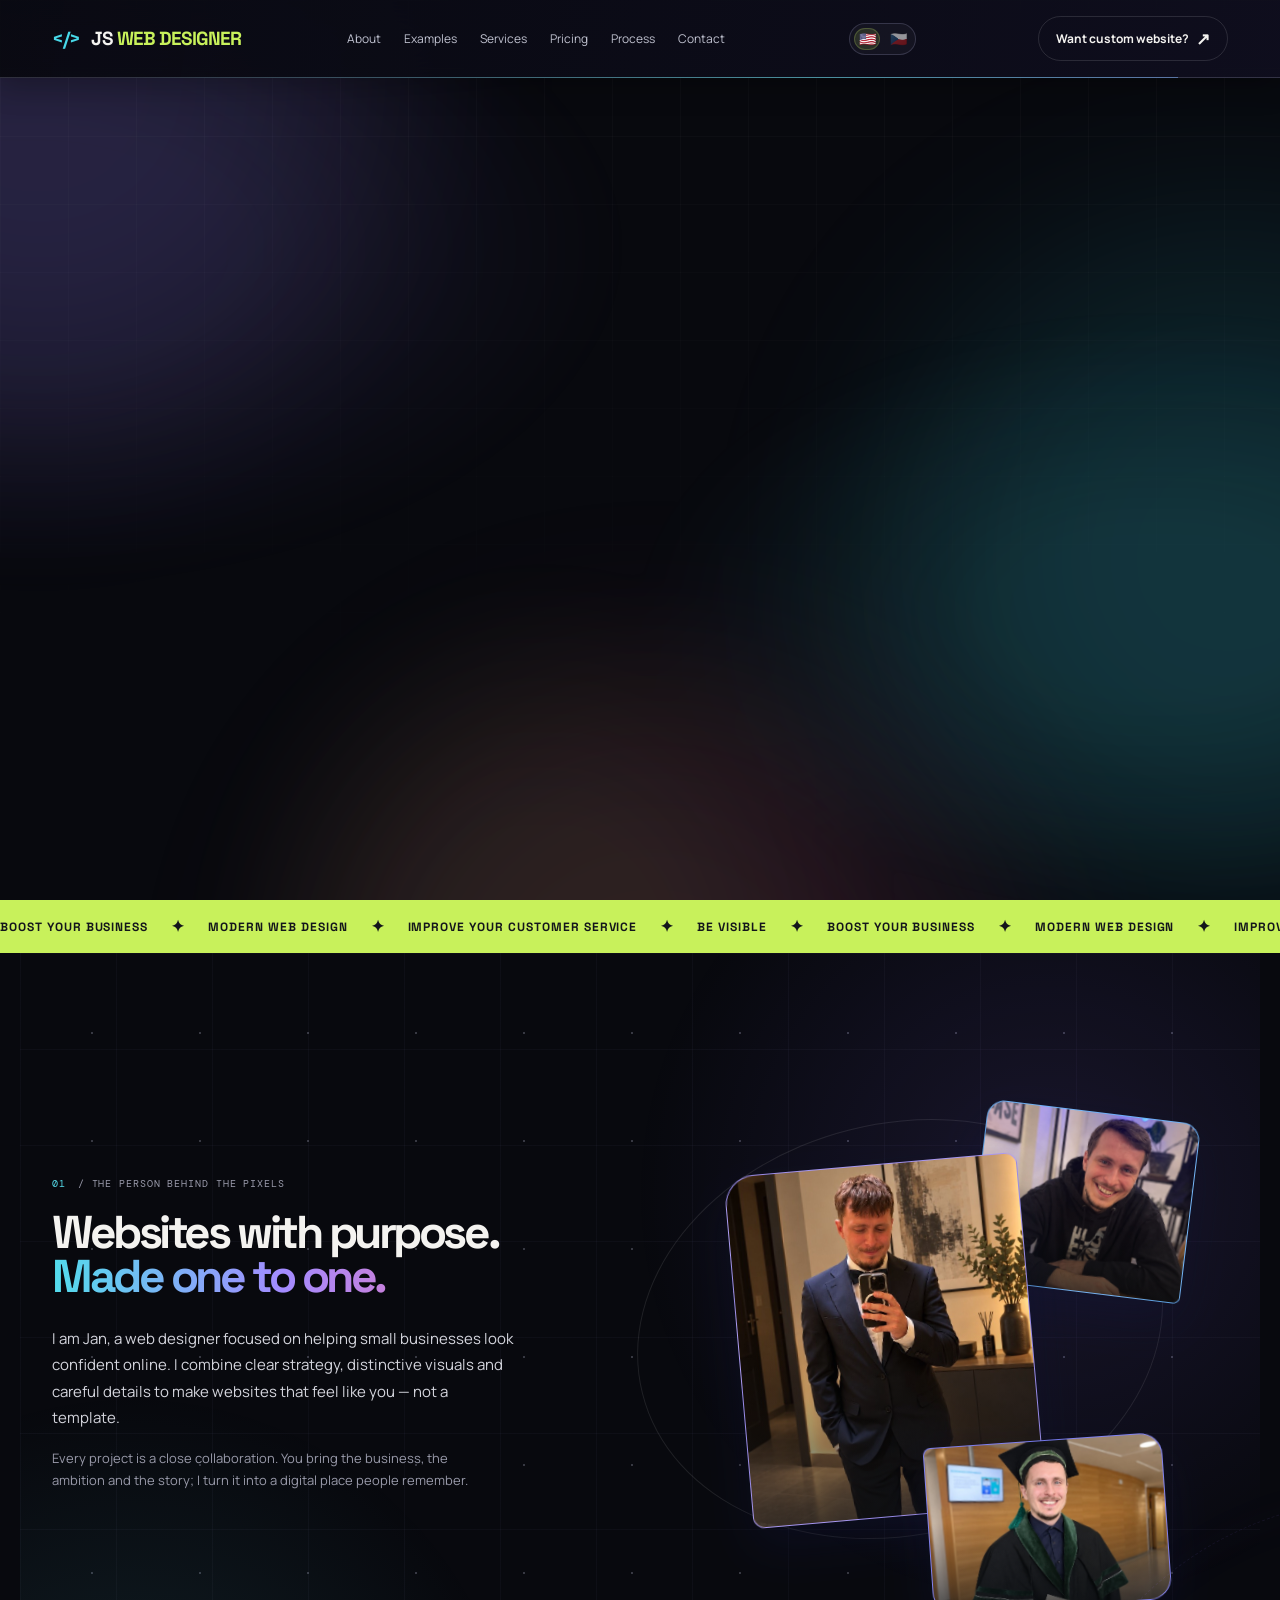
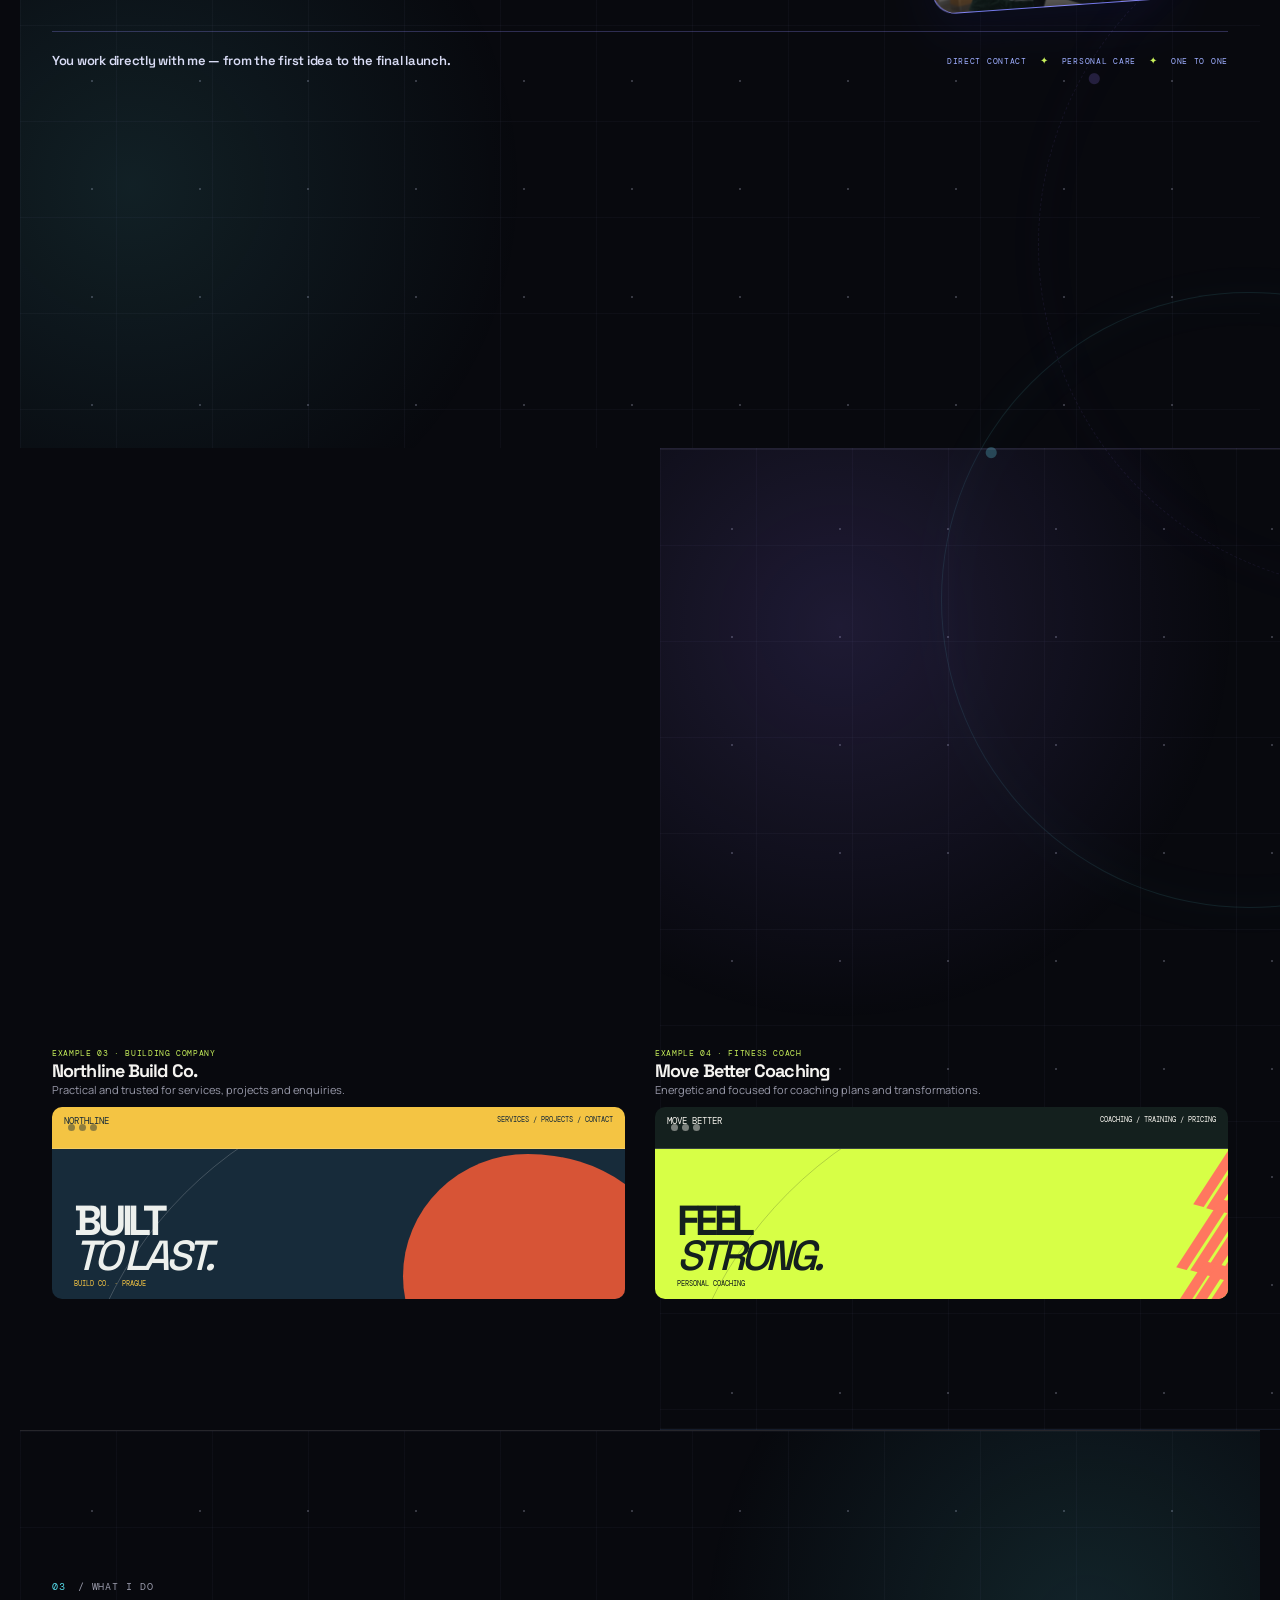
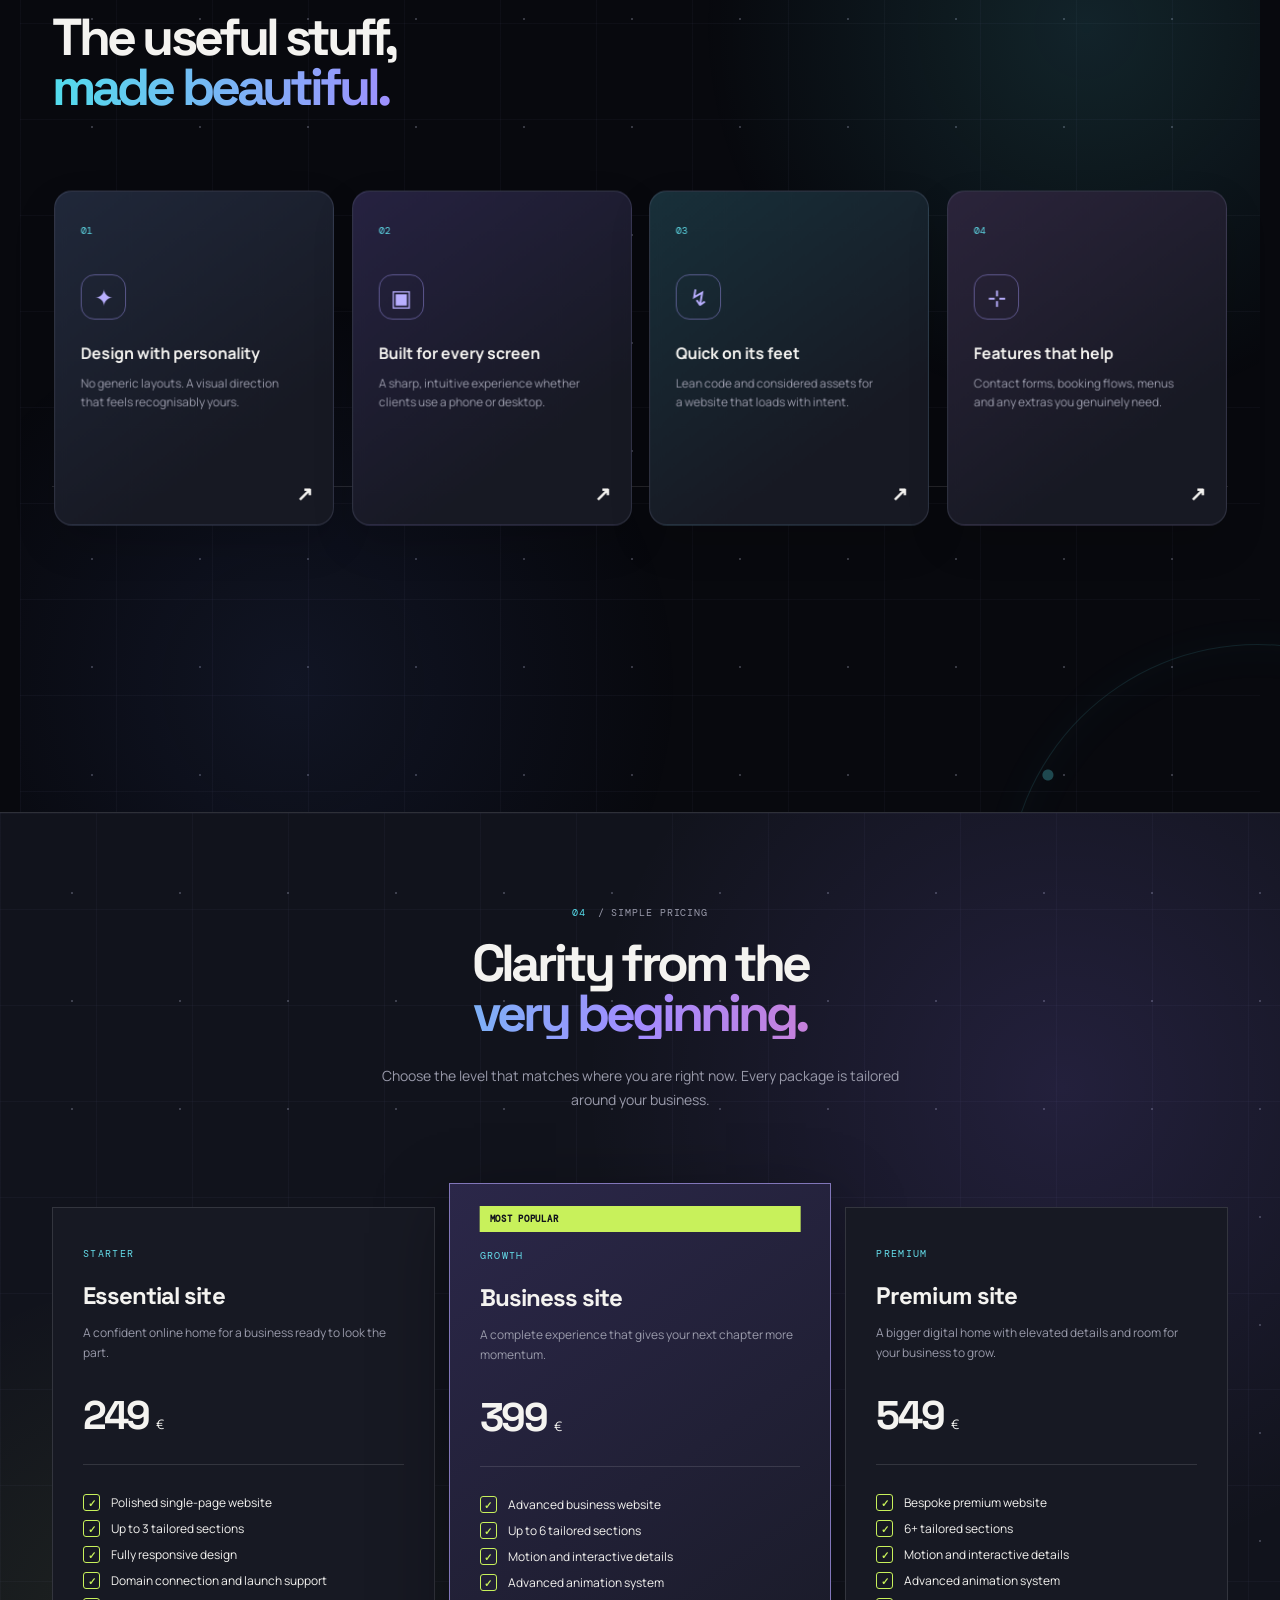
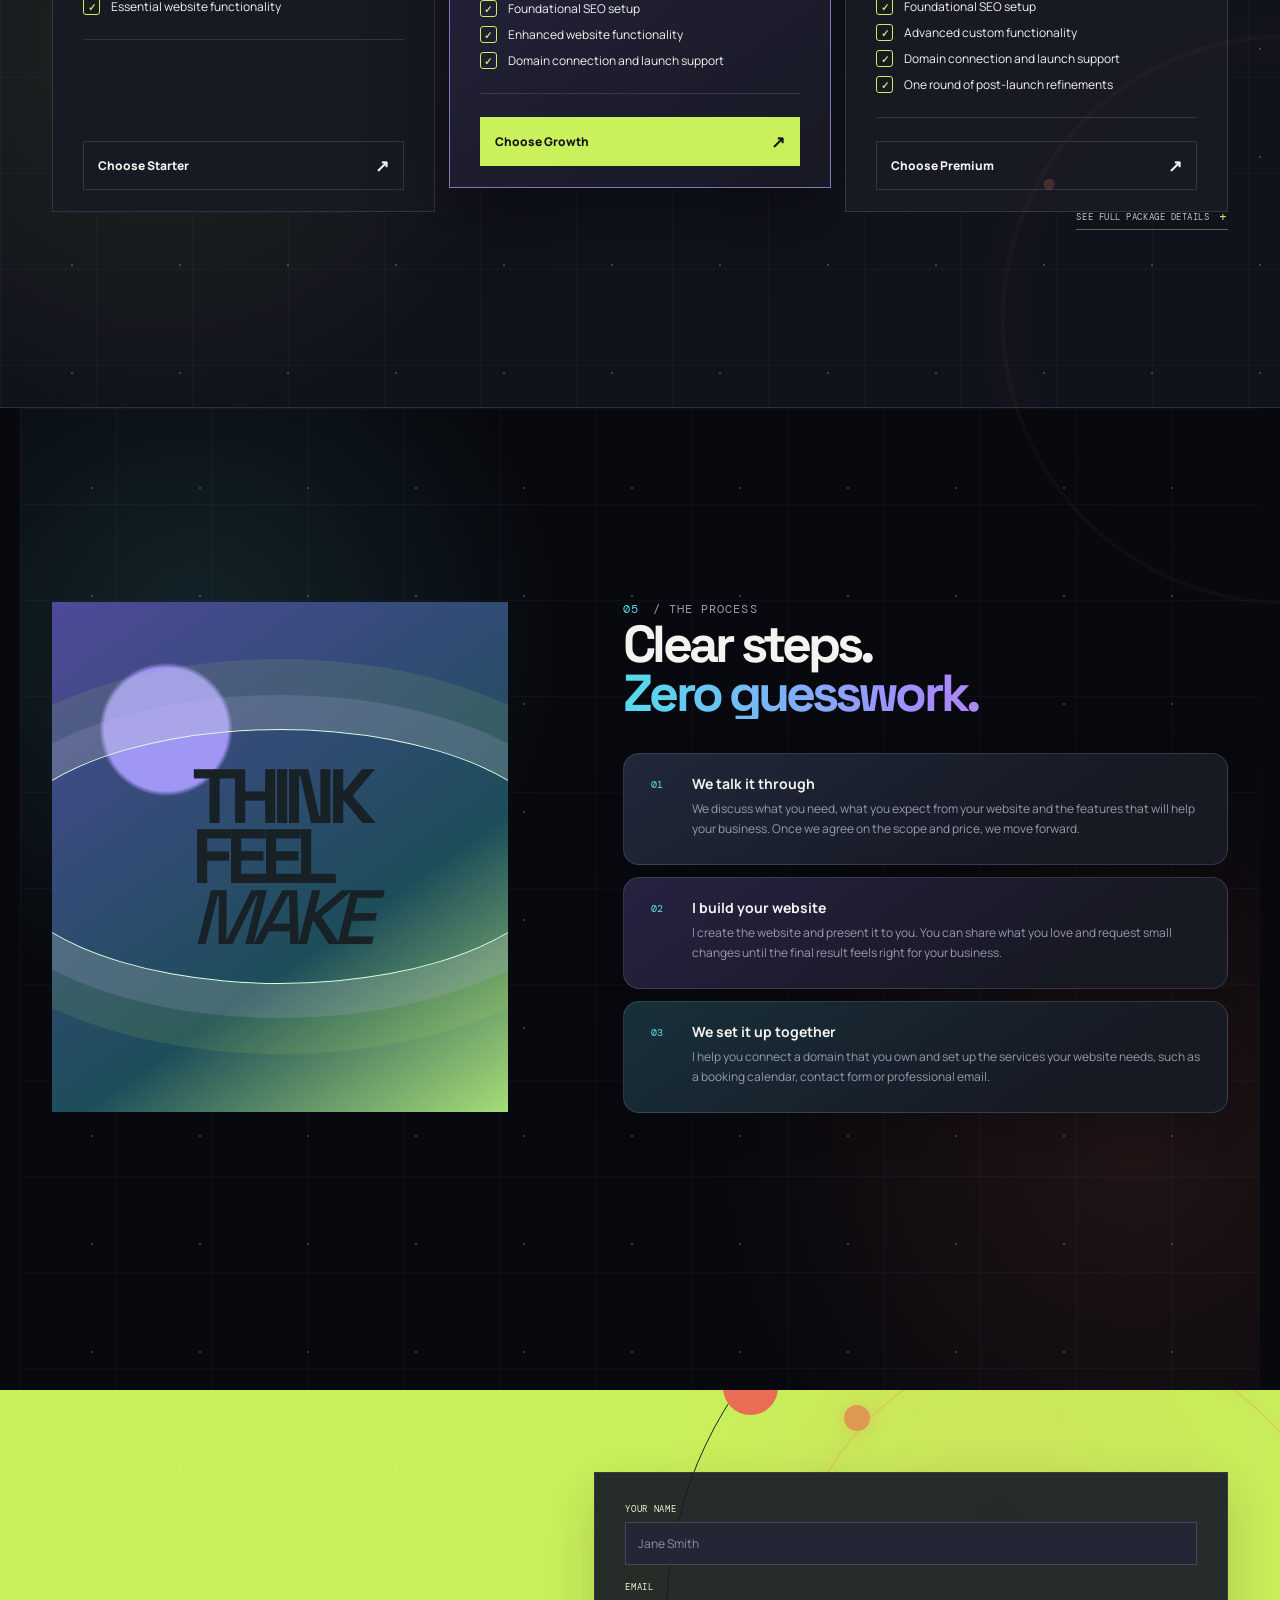
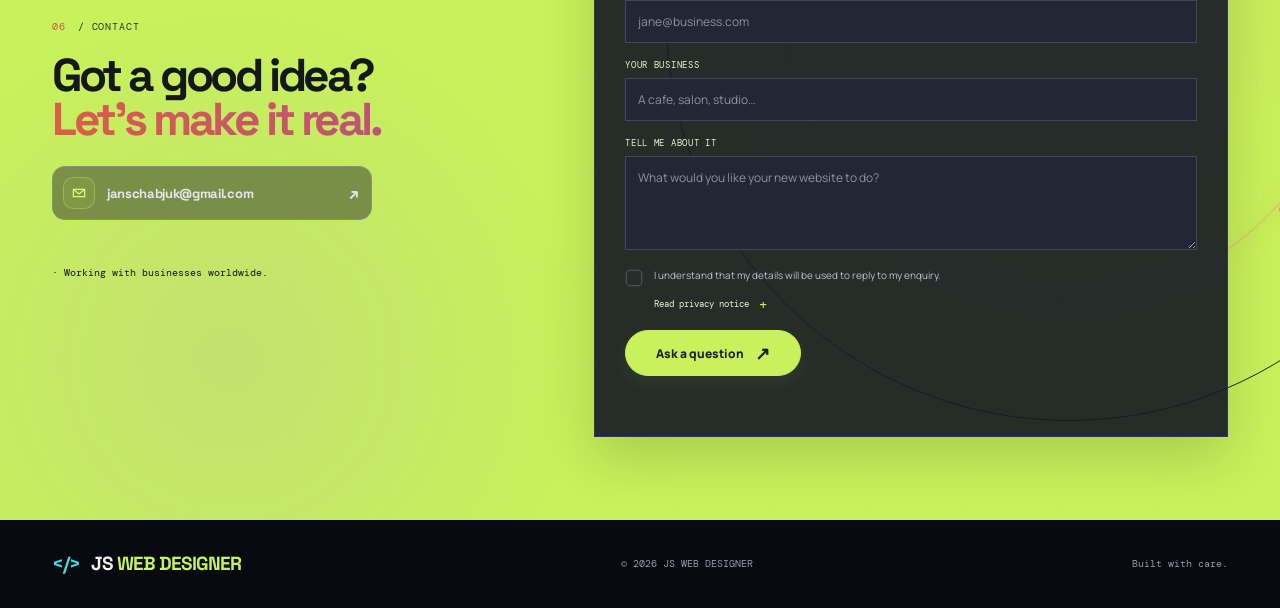
==== commit 557f3ab8: "Add files via upload" ====
--- a/index.html
+++ b/index.html
@@ -5,7 +5,7 @@
 <html lang="en">
   <head>
     <meta charset="UTF-8" />
-    <meta name="viewport" content="width=device-width, initial-scale=1.0" />
+    <meta name="viewport" content="width=device-width, initial-scale=1, maximum-scale=1, user-scalable=no, viewport-fit=cover" />
     <!-- Search engine and social sharing metadata -->
     <meta name="description" content="Custom website design for small businesses. JS Web Designer creates fast, modern, responsive websites built to stand out and turn visitors into enquiries." />
     <meta name="robots" content="index, follow" />
@@ -71,7 +71,7 @@
       WEB DESIGNER
       </span>
       </a>
-      <nav>
+      <nav id="site-navigation">
         <a href="#about">About</a>
         <a href="#templates">Examples</a>
         <a href="#services">Services</a>
@@ -89,7 +89,7 @@
       ↗
       </i>
       </a>
-      <button class="menu" aria-label="Open navigation">
+      <button class="menu" type="button" aria-label="Open navigation" aria-controls="site-navigation" aria-expanded="false">
         <span>
         </span>
         <span>
--- a/refinements.css
+++ b/refinements.css
@@ -3640,3 +3640,227 @@
   border-color: rgba(179, 201, 255, .52);
   box-shadow: 0 20px 44px rgba(0, 0, 0, .24), 0 0 0 1px rgba(101, 221, 234, .08);
 }
+
+/* =========================================================
+   MOBILE LAYOUT AND NAVIGATION
+   Keeps both language versions centred, touch-friendly and easy to browse.
+   ========================================================= */
+
+html,
+body {
+  max-width: 100%;
+  overflow-x: clip;
+}
+
+@media (max-width: 800px) {
+  body {
+    min-width: 320px;
+    overscroll-behavior-x: none;
+  }
+
+  .nav {
+    height: 66px;
+    padding: 0 max(16px, env(safe-area-inset-right)) 0 max(16px, env(safe-area-inset-left));
+    gap: 8px;
+  }
+
+  .brand {
+    font-size: 17px;
+    white-space: nowrap;
+  }
+
+  .brand span {
+    font-size: 10px;
+  }
+
+  .language-switch {
+    margin-left: auto;
+    margin-right: 2px;
+  }
+
+  .menu {
+    display: grid;
+    place-content: center;
+    width: 42px;
+    height: 42px;
+    gap: 6px;
+    padding: 0;
+    border: 1px solid rgba(205, 204, 255, .18);
+    border-radius: 12px;
+    background: rgba(255, 255, 255, .045);
+    cursor: pointer;
+    -webkit-tap-highlight-color: transparent;
+  }
+
+  .menu span {
+    width: 20px;
+    height: 2px;
+    border-radius: 999px;
+    transform-origin: center;
+    transition: transform .28s cubic-bezier(.22, 1, .36, 1), opacity .2s ease;
+  }
+
+  .nav.is-menu-open .menu span:first-child {
+    transform: translateY(4px) rotate(45deg);
+  }
+
+  .nav.is-menu-open .menu span:last-child {
+    transform: translateY(-4px) rotate(-45deg);
+  }
+
+  .nav nav {
+    position: absolute;
+    top: calc(100% + 10px);
+    right: 12px;
+    left: 12px;
+    display: grid;
+    gap: 0;
+    padding: 8px;
+    border: 1px solid rgba(205, 204, 255, .20);
+    border-radius: 16px;
+    background: linear-gradient(145deg, rgba(20, 21, 36, .98), rgba(10, 11, 18, .98));
+    box-shadow: 0 20px 44px rgba(0, 0, 0, .34);
+    opacity: 0;
+    visibility: hidden;
+    pointer-events: none;
+    transform: translateY(-8px) scale(.985);
+    transform-origin: top center;
+    transition: opacity .22s ease, transform .3s cubic-bezier(.22, 1, .36, 1), visibility .3s;
+  }
+
+  .nav.is-menu-open nav {
+    opacity: 1;
+    visibility: visible;
+    pointer-events: auto;
+    transform: translateY(0) scale(1);
+  }
+
+  .nav nav a {
+    padding: 13px 14px;
+    border-radius: 10px;
+    color: #e7e8f3;
+    font-size: 14px;
+  }
+
+  .nav nav a:hover,
+  .nav nav a:focus-visible,
+  .nav nav a:active {
+    background: rgba(151, 120, 255, .14);
+    color: #fff;
+    outline: none;
+  }
+
+  .nav nav a::after {
+    display: none;
+  }
+
+  .hero {
+    min-height: auto;
+    padding-top: 110px;
+    padding-bottom: 62px;
+    gap: 26px;
+  }
+
+  .hero-copy h1 {
+    max-width: 12ch;
+    font-size: clamp(38px, 11.5vw, 52px);
+    line-height: .96;
+  }
+
+  .hero-copy > p {
+    max-width: 33rem;
+    font-size: 14px;
+    line-height: 1.7;
+  }
+
+  .hero-visual {
+    width: min(100%, 520px);
+    height: clamp(300px, 82vw, 390px);
+    margin: 0 auto;
+  }
+
+  .section {
+    padding-top: 76px;
+    padding-bottom: 76px;
+  }
+
+  .heading h2,
+  .process h2,
+  .contact h2,
+  .about-copy h2 {
+    font-size: clamp(34px, 10vw, 46px);
+    line-height: 1;
+  }
+
+  .template-grid {
+    gap: 30px;
+  }
+
+  #services .services {
+    gap: 12px;
+  }
+
+  #services .services article {
+    min-height: 260px;
+    padding: 20px;
+  }
+
+  .pricing-grid {
+    margin-top: 38px;
+    gap: 16px;
+  }
+
+  .price-card {
+    min-height: 0;
+  }
+
+  .process {
+    gap: 42px;
+  }
+
+  .process-art {
+    height: min(78vw, 360px);
+  }
+
+  .process-copy li {
+    min-height: 0;
+    padding: 18px 16px;
+  }
+
+  input,
+  textarea,
+  select {
+    font-size: 16px;
+  }
+}
+
+@media (max-width: 560px) {
+  .brand span {
+    display: none;
+  }
+
+  .wrap {
+    padding-right: 18px;
+    padding-left: 18px;
+  }
+
+  .hero-copy h1 {
+    font-size: clamp(37px, 12vw, 48px);
+  }
+
+  .template-content {
+    height: 250px;
+  }
+
+  #services .services {
+    grid-template-columns: 1fr;
+  }
+
+  #services .services article {
+    min-height: 220px;
+  }
+
+  .contact-inner {
+    padding-top: 76px;
+  }
+}
